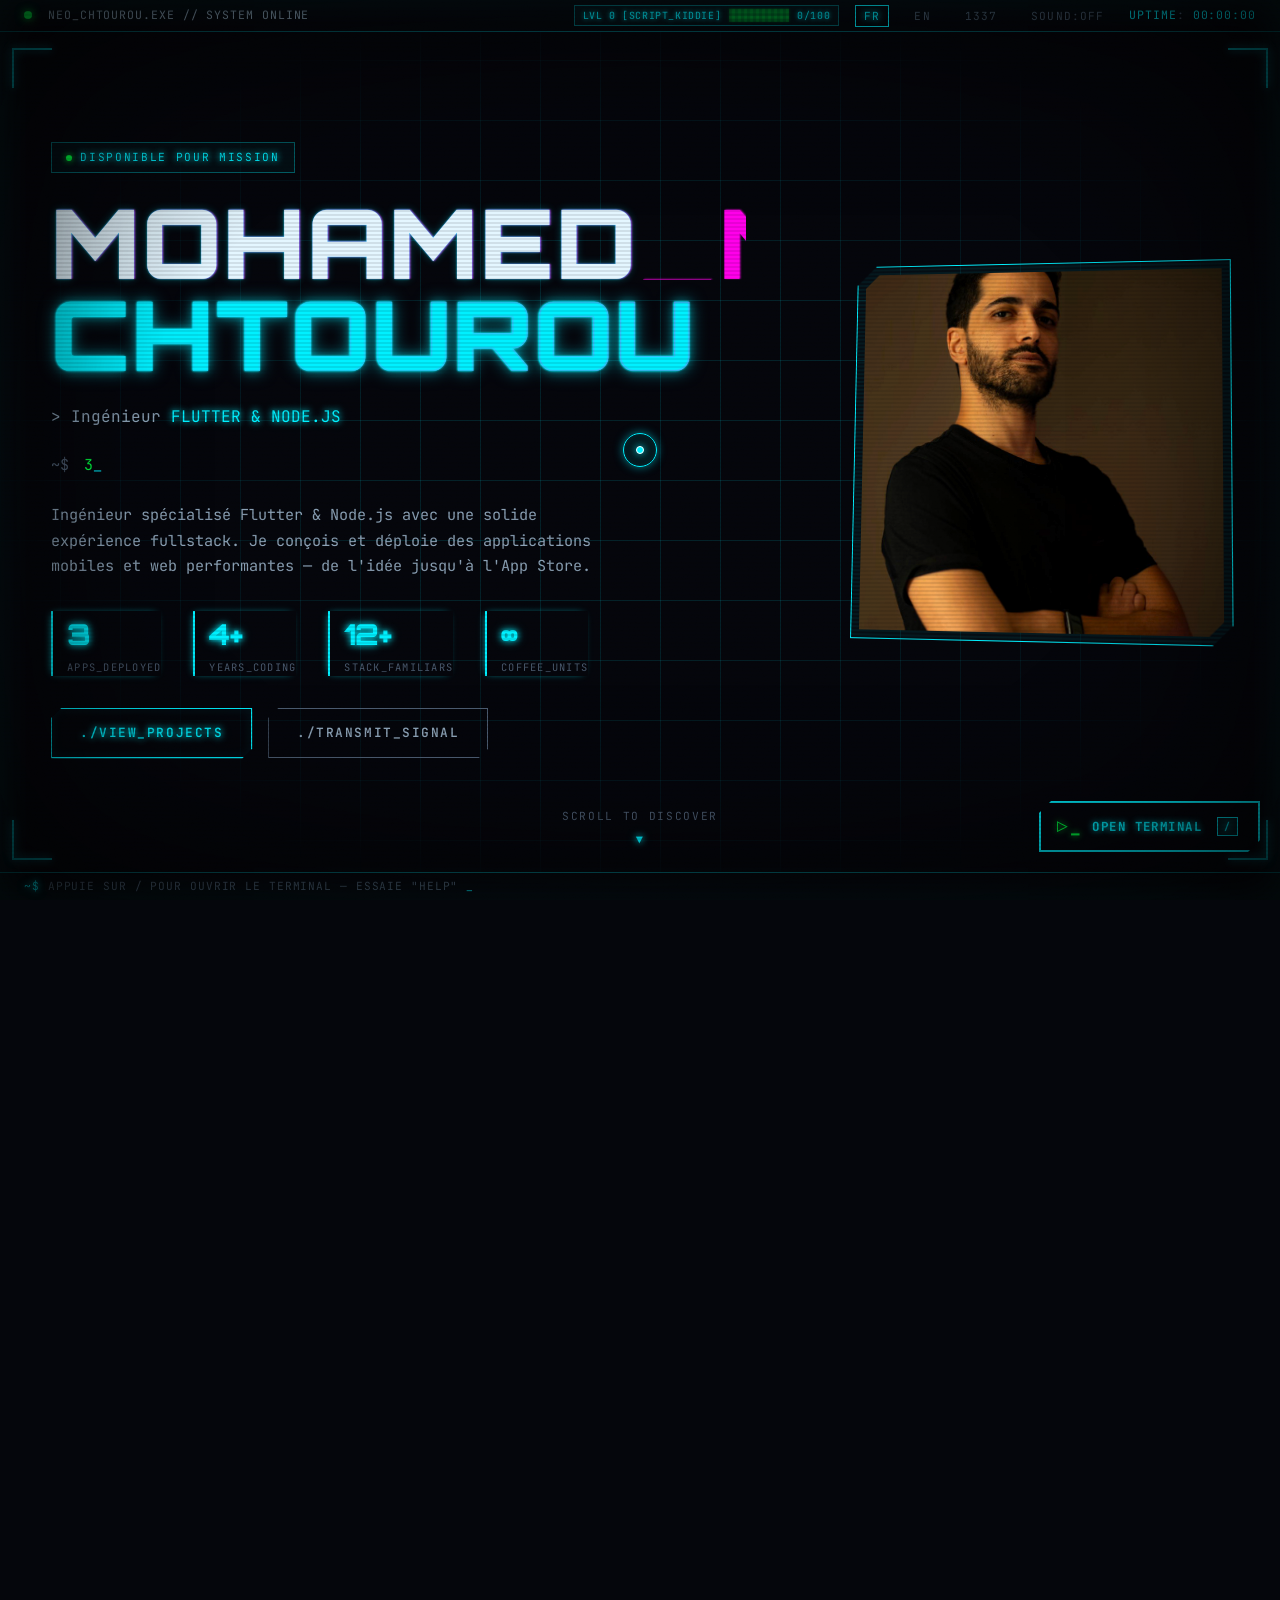
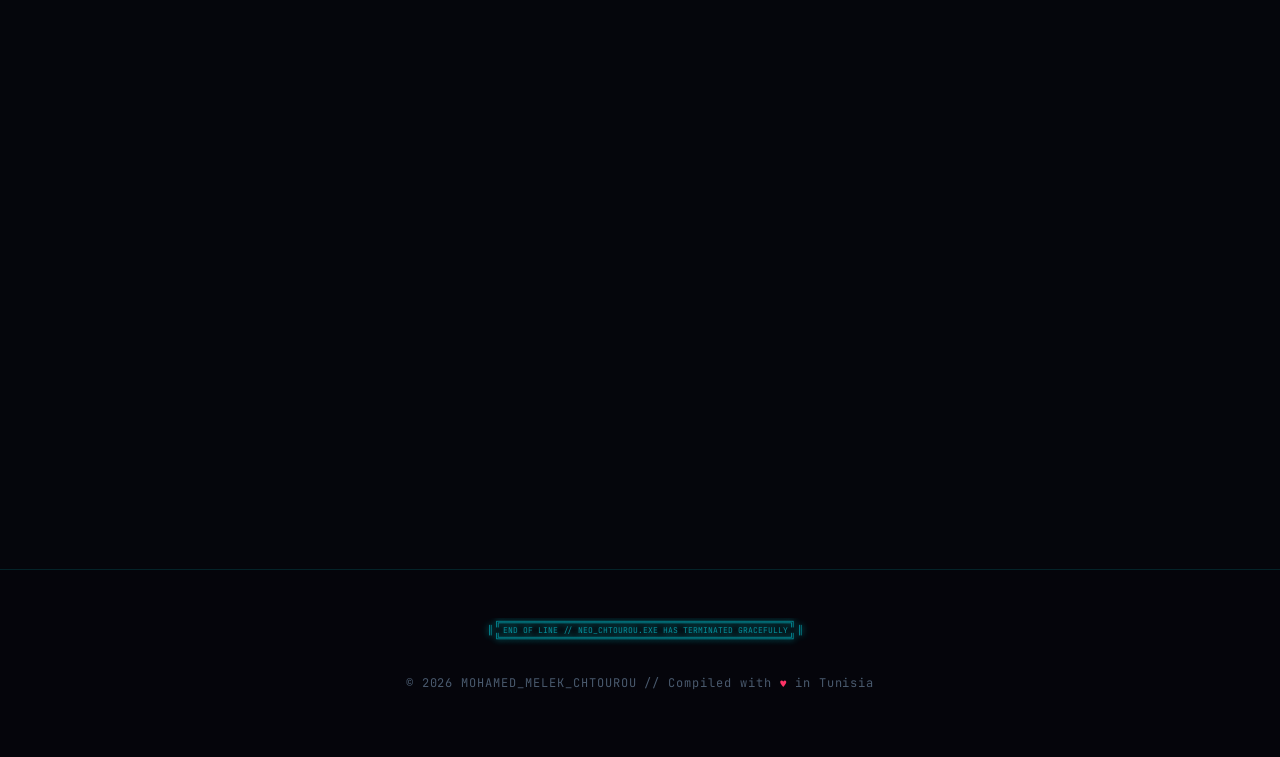
==== index.html @ 9da92a22 "chore: initial public release Cyberpunk-themed engineering portfolio with a hidden multi-step CTF, i" ====
<!DOCTYPE html>
<html lang="fr" data-theme="">
<head>
  <meta charset="UTF-8" />
  <meta name="viewport" content="width=device-width, initial-scale=1.0, viewport-fit=cover, interactive-widget=resizes-content" />
  <meta name="google-site-verification" content="1NaVBAib9wmWtcFraGKaPpc8PTY94yaMZ6rFvMctKy8" />

  <!-- ============ SEO / Primary meta ============ -->
  <title>Mohamed Melek Chtourou — Ingénieur Flutter & Node.js | Disponible</title>
  <meta name="description" content="Ingénieur fullstack Flutter, Node.js, React, Swift. 3 apps en production (App Store & Google Play). Disponible pour missions freelance et CDI. Tunisie, remote worldwide." />
  <meta name="keywords" content="Mohamed Melek Chtourou, développeur Flutter, ingénieur Node.js, développeur React, développeur Swift, mobile developer, fullstack developer, iOS, Android, disponible embauche, freelance Tunisie, CDI remote, portfolio développeur, ingénieur logiciel Tunisie, expert Flutter, expert Node.js" />
  <meta name="author" content="Mohamed Melek Chtourou" />
  <meta name="robots" content="index, follow, max-image-preview:large, max-snippet:-1, max-video-preview:-1" />
  <meta name="googlebot" content="index, follow" />
  <meta name="language" content="French" />
  <meta name="geo.region" content="TN" />
  <meta name="geo.placename" content="Tunisia" />
  <meta name="rating" content="general" />
  <meta name="revisit-after" content="7 days" />
  <meta name="theme-color" content="#05060c" />
  <meta name="color-scheme" content="dark" />
  <meta name="application-name" content="Mohamed Melek Chtourou Portfolio" />
  <meta name="apple-mobile-web-app-title" content="MMC Portfolio" />
  <meta name="format-detection" content="telephone=no" />

  <!-- Canonical + alternates -->
  <link rel="canonical" href="https://cyber-cv.mohamedmelekchtourou.com/" />
  <link rel="alternate" hreflang="fr" href="https://cyber-cv.mohamedmelekchtourou.com/" />
  <link rel="alternate" hreflang="en" href="https://cyber-cv.mohamedmelekchtourou.com/" />
  <link rel="alternate" hreflang="x-default" href="https://cyber-cv.mohamedmelekchtourou.com/" />

  <!-- ============ Open Graph ============ -->
  <meta property="og:type" content="website" />
  <meta property="og:site_name" content="Mohamed Melek Chtourou — Portfolio" />
  <meta property="og:title" content="Mohamed Melek Chtourou — Ingénieur Flutter & Node.js (Disponible)" />
  <meta property="og:description" content="Ingénieur fullstack Flutter, Node.js, React, Swift. 3 apps en production sur les stores. Disponible pour missions et CDI. Tunisie → worldwide remote." />
  <meta property="og:url" content="https://cyber-cv.mohamedmelekchtourou.com/" />
  <meta property="og:image" content="https://cyber-cv.mohamedmelekchtourou.com/assets/img/mmc2.jpg" />
  <meta property="og:image:secure_url" content="https://cyber-cv.mohamedmelekchtourou.com/assets/img/mmc2.jpg" />
  <meta property="og:image:width" content="1200" />
  <meta property="og:image:height" content="630" />
  <meta property="og:image:alt" content="Portrait de Mohamed Melek Chtourou, ingénieur Flutter & Node.js" />
  <meta property="og:image:type" content="image/jpeg" />
  <meta property="og:locale" content="fr_FR" />
  <meta property="og:locale:alternate" content="en_US" />
  <meta property="profile:first_name" content="Mohamed" />
  <meta property="profile:last_name" content="Chtourou" />
  <meta property="profile:username" content="mohamedmmc" />

  <!-- ============ Twitter ============ -->
  <meta name="twitter:card" content="summary_large_image" />
  <meta name="twitter:title" content="Mohamed Melek Chtourou — Ingénieur Flutter & Node.js (Disponible)" />
  <meta name="twitter:description" content="Ingénieur fullstack. 3 apps en production. Disponible pour missions freelance et CDI. Tunisie → worldwide." />
  <meta name="twitter:image" content="https://cyber-cv.mohamedmelekchtourou.com/assets/img/mmc2.jpg" />
  <meta name="twitter:image:alt" content="Mohamed Melek Chtourou — Flutter & Node.js engineer" />
  <meta name="twitter:url" content="https://cyber-cv.mohamedmelekchtourou.com/" />

  <!-- ============ Favicon / icons ============ -->
  <link rel="icon" href="assets/img/favicon.png" type="image/png" />
  <link rel="apple-touch-icon" href="assets/img/favicon.png" />
  <link rel="manifest" href="site.webmanifest" />

  <!-- ============ JSON-LD structured data ============ -->
  <script type="application/ld+json">
  {
    "@context": "https://schema.org",
    "@type": "Person",
    "@id": "https://cyber-cv.mohamedmelekchtourou.com/#person",
    "name": "Mohamed Melek Chtourou",
    "givenName": "Mohamed",
    "familyName": "Chtourou",
    "alternateName": ["MMC", "Melek Chtourou"],
    "description": "Ingénieur Flutter & Node.js avec expérience fullstack. 3 applications publiées en production. Disponible pour missions freelance et CDI.",
    "jobTitle": "Ingénieur Flutter & Node.js / Fullstack Developer",
    "url": "https://cyber-cv.mohamedmelekchtourou.com/",
    "image": "https://cyber-cv.mohamedmelekchtourou.com/assets/img/mmc2.jpg",
    "email": "mailto:contact@mohamedmelekchtourou.com",
    "telephone": "",
    "address": {
      "@type": "PostalAddress",
      "addressCountry": "TN",
      "addressRegion": "Tunisia"
    },
    "nationality": { "@type": "Country", "name": "Tunisia" },
    "sameAs": [
      "https://github.com/mohamedmmc",
      "https://www.linkedin.com/in/mohamed-melek-chtourou-a6a2561b2/",
      "https://www.facebook.com/tiktikatikadesuka",
      "https://www.instagram.com/mohamed_chtourou93/"
    ],
    "knowsAbout": [
      "Flutter", "Dart", "Node.js", "Express.js", "React", "Redux", "JavaScript", "TypeScript",
      "Swift", "SwiftUI", "UIKit", "Kotlin", "Java", "Spring Boot",
      "MySQL", "MongoDB", "Firebase", "Docker", "Git", "REST API", "GraphQL",
      "iOS Development", "Android Development", "Cross-platform Mobile",
      "Full Stack Web Development", "Backend Architecture", "DevOps"
    ],
    "hasOccupation": {
      "@type": "Occupation",
      "name": "Software Engineer — Flutter & Node.js",
      "occupationLocation": { "@type": "Country", "name": "Worldwide (remote)" },
      "skills": "Flutter, Node.js, React, Swift, Kotlin, MySQL, MongoDB, Firebase, Docker"
    },
    "seeks": {
      "@type": "Demand",
      "name": "Opportunités freelance et CDI en développement logiciel",
      "description": "Missions de développement Flutter, Node.js, React, ou fullstack. Disponible à distance ou sur place."
    },
    "alumniOf": {
      "@type": "CollegeOrUniversity",
      "name": "Esprit — École Supérieure Privée d'Ingénierie et de Technologies",
      "address": { "@type": "PostalAddress", "addressCountry": "TN" }
    },
    "worksFor": { "@type": "Organization", "name": "Independent / Freelance" }
  }
  </script>

  <script type="application/ld+json">
  {
    "@context": "https://schema.org",
    "@type": "WebSite",
    "@id": "https://cyber-cv.mohamedmelekchtourou.com/#website",
    "url": "https://cyber-cv.mohamedmelekchtourou.com/",
    "name": "Mohamed Melek Chtourou — Portfolio",
    "description": "Portfolio d'un ingénieur Flutter & Node.js. Disponible pour missions.",
    "inLanguage": ["fr-FR", "en-US"],
    "author": { "@id": "https://cyber-cv.mohamedmelekchtourou.com/#person" }
  }
  </script>

  <script type="application/ld+json">
  {
    "@context": "https://schema.org",
    "@type": "ProfessionalService",
    "name": "Mohamed Melek Chtourou — Services de développement logiciel",
    "description": "Développement d'applications mobiles (Flutter, iOS natif, Android), backends (Node.js, Express, Spring Boot), interfaces web (React). Disponible en freelance et CDI.",
    "provider": { "@id": "https://cyber-cv.mohamedmelekchtourou.com/#person" },
    "areaServed": { "@type": "Place", "name": "Worldwide" },
    "serviceType": [
      "Développement mobile Flutter",
      "Développement iOS Swift",
      "Développement Android Kotlin",
      "Développement backend Node.js",
      "Développement fullstack web React",
      "Intégration API et DevOps"
    ],
    "url": "https://cyber-cv.mohamedmelekchtourou.com/"
  }
  </script>

  <!-- Fonts -->
  <link rel="preconnect" href="https://fonts.googleapis.com" />
  <link rel="preconnect" href="https://fonts.gstatic.com" crossorigin />
  <link href="https://fonts.googleapis.com/css2?family=JetBrains+Mono:wght@400;500;700&family=Orbitron:wght@400;600;800;900&family=Share+Tech+Mono&display=swap" rel="stylesheet" />

  <!-- Google Analytics (gtag) — loads async -->
  <script src="js/analytics.js"></script>
  <script src="js/track.js"></script>

  <!-- Styles -->
  <link rel="stylesheet" href="css/main.css" />
  <link rel="stylesheet" href="css/cyberpunk.css" />
  <link rel="stylesheet" href="css/animations.css" />
  <link rel="stylesheet" href="css/games.css" />
</head>
<body>

  <!-- Boot Sequence Overlay -->
  <div id="boot-sequence">
    <div class="boot-output"></div>
  </div>

  <!-- Matrix Rain Canvas -->
  <canvas id="matrix-canvas" class="matrix-canvas"></canvas>

  <!-- CRT Scanlines Overlay -->
  <div class="scanlines"></div>
  <div class="crt-vignette"></div>
  <div class="noise"></div>
  <div class="vhs-bar"></div>

  <!-- HUD Brackets (corner frames) -->
  <div class="hud-brackets">
    <div class="bracket bracket-tl"></div>
    <div class="bracket bracket-tr"></div>
    <div class="bracket bracket-bl"></div>
    <div class="bracket bracket-br"></div>
  </div>

  <!-- Top Status Bar -->
  <header class="status-bar">
    <div class="status-left">
      <span class="status-dot"></span>
      <span data-i18n="status_online">NEO_CHTOUROU.EXE // SYSTEM ONLINE</span>
    </div>
    <div class="status-right">
      <button data-lang="fr">FR</button>
      <button data-lang="en">EN</button>
      <button data-lang="1337">1337</button>
      <button id="sound-toggle">SOUND:OFF</button>
      <span class="uptime"><span data-i18n="status_uptime">UPTIME</span>: <span id="uptime-counter">00:00:00</span></span>
    </div>
  </header>

  <!-- =========================================================
       HERO
  ========================================================= -->
  <main>
  <section id="hero">
    <div class="container">
      <div class="hero-wrap">
        <div class="hero-content">
          <div class="hero-badge" data-theme-cycle>
            <span data-i18n="hero_badge">DISPONIBLE POUR MISSION</span>
          </div>

          <h1 class="hero-name glitch" data-text="MOHAMED_MELEK CHTOUROU">
            <span data-i18n="hero_name_line1">MOHAMED</span>
            <span class="nickname" data-i18n="hero_name_line2">CHTOUROU</span>
          </h1>

          <p class="hero-role">
            <span data-i18n="hero_role_text">&gt; </span>
            <span class="kw" data-i18n="hero_role_kw">FLUTTER & NODE.JS ENGINEER</span>
          </p>

          <div class="hero-typing">
            <span class="prompt" data-i18n="hero_typing_prompt">~$</span>
            <span id="hero-typing-text"></span><span class="caret">_</span>
          </div>

          <p class="hero-desc" data-i18n="hero_desc">
            Ingénieur spécialisé Flutter & Node.js avec une solide expérience fullstack. Je conçois et déploie des applications mobiles et web performantes — de l'idée jusqu'à l'App Store.
          </p>

          <div class="hero-stats">
            <div class="hero-stat">
              <span class="hero-stat-num">3</span>
              <span class="hero-stat-label" data-i18n="hero_stat_apps">APPS_DEPLOYED</span>
            </div>
            <div class="hero-stat">
              <span class="hero-stat-num">4+</span>
              <span class="hero-stat-label" data-i18n="hero_stat_years">YEARS_CODING</span>
            </div>
            <div class="hero-stat">
              <span class="hero-stat-num">12+</span>
              <span class="hero-stat-label" data-i18n="hero_stat_stack">STACK_FAMILIARS</span>
            </div>
            <div class="hero-stat">
              <span class="hero-stat-num">∞</span>
              <span class="hero-stat-label" data-i18n="hero_stat_coffee">COFFEE_UNITS</span>
            </div>
          </div>

          <div class="hero-cta">
            <a href="#projects" class="btn-cyber">
              <span data-i18n="hero_cta_view">./view_projects</span>
            </a>
            <a href="#contact" class="btn-cyber btn-ghost">
              <span data-i18n="hero_cta_contact">./transmit_signal</span>
            </a>
          </div>
        </div>

        <div class="hero-image">
          <div class="profile-holo">
            <div class="profile-corners"></div>
            <img src="assets/img/mmc2.jpg" alt="Mohamed Melek Chtourou" />
          </div>
        </div>
      </div>
    </div>

    <div class="scroll-hint" data-i18n="hero_scroll">SCROLL TO DISCOVER</div>
  </section>

  <!-- =========================================================
       01 / ABOUT
  ========================================================= -->
  <section id="about">
    <div class="container">
      <div class="section-header reveal">
        <h2 class="section-title glitch" data-text="// 01_ABOUT" data-i18n="about_title">// 01_ABOUT</h2>
      </div>

      <div class="term-window reveal">
        <div class="term-head">
          <span class="term-dot red"></span>
          <span class="term-dot yellow"></span>
          <span class="term-dot green"></span>
          <span class="term-title">about.sh — root@chtourou</span>
        </div>
        <div class="term-body">
          <p><span class="prompt">~$</span><span class="cmd" data-i18n="about_prompt1">whoami</span></p>
          <p class="output"><span data-i18n="about_whoami">mohamed_melek_chtourou</span></p>

          <p><span class="prompt">~$</span><span class="cmd" data-i18n="about_prompt2">cat /etc/about.txt</span></p>
          <p class="output" data-i18n="about_text">Ingénieur spécialisé Flutter & Node.js avec une solide expérience fullstack web. J'ai conçu et publié 3 applications sur l'App Store et Google Play, dont The Landlord — une plateforme de gestion immobilière en production. Je cherche à rejoindre une équipe ambitieuse où je pourrai contribuer à des produits mobiles et web impactants.</p>

          <p><span class="prompt">~$</span><span class="cmd" data-i18n="about_prompt3">cat /etc/location.txt</span></p>
          <p class="output" data-i18n="about_location">Tunisie, Earth (for now)</p>

          <p><span class="prompt">~$</span><span class="cmd" data-i18n="about_prompt4">cat /etc/education.txt</span></p>
          <p class="output" data-i18n="about_education">Esprit — École d'Ingénieurs</p>

          <p class="comment" data-i18n="about_comment"># Toujours debug — never give up</p>
        </div>
      </div>
    </div>
  </section>

  <!-- =========================================================
       02 / SKILLS
  ========================================================= -->
  <section id="skills">
    <div class="container">
      <div class="section-header reveal">
        <h2 class="section-title glitch" data-text="// 02_SKILLS_MATRIX" data-i18n="skills_title">// 02_SKILLS_MATRIX</h2>
        <p class="section-subtitle" data-i18n="skills_subtitle" style="color:var(--text-muted);font-family:var(--font-mono);font-size:0.82rem;margin-top:8px;">&gt; Loaded modules in current neural net</p>
      </div>

      <div class="skills-grid">
        <div class="skill-card reveal">
          <div class="skill-icon">📱</div>
          <h3 data-i18n="skill_mobile">MOBILE</h3>
          <div class="skill-label" data-i18n="skill_mobile_label">Native & cross-platform</div>
          <div class="skill-bars">
            <div class="skill-bar">
              <div class="skill-bar-head"><span>Flutter / Dart</span><span class="val">95</span></div>
              <div class="skill-bar-track"><div class="skill-bar-fill" data-val="95"></div></div>
            </div>
            <div class="skill-bar">
              <div class="skill-bar-head"><span>Swift / SwiftUI</span><span class="val">85</span></div>
              <div class="skill-bar-track"><div class="skill-bar-fill" data-val="85"></div></div>
            </div>
            <div class="skill-bar">
              <div class="skill-bar-head"><span>Kotlin</span><span class="val">70</span></div>
              <div class="skill-bar-track"><div class="skill-bar-fill" data-val="70"></div></div>
            </div>
          </div>
        </div>

        <div class="skill-card reveal reveal-delay-1">
          <div class="skill-icon">⚡</div>
          <h3 data-i18n="skill_backend">BACKEND</h3>
          <div class="skill-label" data-i18n="skill_backend_label">Servers & APIs</div>
          <div class="skill-bars">
            <div class="skill-bar">
              <div class="skill-bar-head"><span>Node.js / Express</span><span class="val">92</span></div>
              <div class="skill-bar-track"><div class="skill-bar-fill" data-val="92"></div></div>
            </div>
            <div class="skill-bar">
              <div class="skill-bar-head"><span>Spring Boot</span><span class="val">75</span></div>
              <div class="skill-bar-track"><div class="skill-bar-fill" data-val="75"></div></div>
            </div>
            <div class="skill-bar">
              <div class="skill-bar-head"><span>Docker / VPS</span><span class="val">80</span></div>
              <div class="skill-bar-track"><div class="skill-bar-fill" data-val="80"></div></div>
            </div>
          </div>
        </div>

        <div class="skill-card reveal reveal-delay-2">
          <div class="skill-icon">&lt;/&gt;</div>
          <h3 data-i18n="skill_frontend">FRONTEND</h3>
          <div class="skill-label" data-i18n="skill_frontend_label">Web interfaces</div>
          <div class="skill-bars">
            <div class="skill-bar">
              <div class="skill-bar-head"><span>React / Redux</span><span class="val">85</span></div>
              <div class="skill-bar-track"><div class="skill-bar-fill" data-val="85"></div></div>
            </div>
            <div class="skill-bar">
              <div class="skill-bar-head"><span>JavaScript / TS</span><span class="val">88</span></div>
              <div class="skill-bar-track"><div class="skill-bar-fill" data-val="88"></div></div>
            </div>
            <div class="skill-bar">
              <div class="skill-bar-head"><span>HTML / CSS</span><span class="val">90</span></div>
              <div class="skill-bar-track"><div class="skill-bar-fill" data-val="90"></div></div>
            </div>
          </div>
        </div>

        <div class="skill-card reveal reveal-delay-3">
          <div class="skill-icon">🗄</div>
          <h3 data-i18n="skill_db">DATABASE</h3>
          <div class="skill-label" data-i18n="skill_db_label">Data persistence</div>
          <div class="skill-bars">
            <div class="skill-bar">
              <div class="skill-bar-head"><span>MySQL / Sequelize</span><span class="val">90</span></div>
              <div class="skill-bar-track"><div class="skill-bar-fill" data-val="90"></div></div>
            </div>
            <div class="skill-bar">
              <div class="skill-bar-head"><span>MongoDB</span><span class="val">80</span></div>
              <div class="skill-bar-track"><div class="skill-bar-fill" data-val="80"></div></div>
            </div>
            <div class="skill-bar">
              <div class="skill-bar-head"><span>Firebase</span><span class="val">85</span></div>
              <div class="skill-bar-track"><div class="skill-bar-fill" data-val="85"></div></div>
            </div>
          </div>
        </div>
      </div>
    </div>
  </section>

  <!-- =========================================================
       03 / PROJECTS
  ========================================================= -->
  <section id="projects">
    <div class="container">
      <div class="section-header reveal">
        <h2 class="section-title glitch" data-text="// 03_PROJECTS.DB" data-i18n="projects_title">// 03_PROJECTS.DB</h2>
        <p class="section-subtitle" data-i18n="projects_subtitle" style="color:var(--text-muted);font-family:var(--font-mono);font-size:0.82rem;margin-top:8px;">&gt; SELECT * FROM projects ORDER BY impact DESC;</p>
      </div>

      <div class="projects-grid">
        <!-- The Landlord -->
        <a href="projects/thelandlord.html" class="project-card reveal">
          <div class="project-img-wrap">
            <span class="project-badge" data-i18n="badge_production">PRODUCTION</span>
            <span class="project-id">#001</span>
            <img src="assets/img/portfolio/thelandlord/logotll.png" alt="The Landlord" loading="lazy" />
          </div>
          <div class="project-body">
            <h3 class="project-title">THE_LANDLORD</h3>
            <p class="project-subtitle" data-i18n="p_thelandlord_desc">Plateforme complète de gestion immobilière — multi-plateforme, déployée en production.</p>
            <div class="project-techs">
              <span class="tech-chip">Flutter</span>
              <span class="tech-chip">Node.js</span>
              <span class="tech-chip">MySQL</span>
              <span class="tech-chip">Docker</span>
            </div>
            <div class="project-action">
              <span>2024 – 2026</span>
              <span data-i18n="project_view">→ ACCÉDER</span>
            </div>
          </div>
        </a>

        <!-- Lost & Found -->
        <a href="projects/lost-found.html" class="project-card reveal reveal-delay-1">
          <div class="project-img-wrap">
            <span class="project-badge" data-i18n="badge_production">PRODUCTION</span>
            <span class="project-id">#002</span>
            <img src="assets/img/portfolio/lost&found/lost&found3.png" alt="Lost & Found" loading="lazy" />
          </div>
          <div class="project-body">
            <h3 class="project-title">LOST_&amp;_FOUND</h3>
            <p class="project-subtitle" data-i18n="p_lostfound_desc">App multi-plateforme pour retrouver les objets perdus. iOS, Android, Huawei.</p>
            <div class="project-techs">
              <span class="tech-chip">Swift 4</span>
              <span class="tech-chip">Kotlin</span>
              <span class="tech-chip">Node.js</span>
              <span class="tech-chip">MongoDB</span>
            </div>
            <div class="project-action">
              <span>2022</span>
              <span data-i18n="project_view">→ ACCÉDER</span>
            </div>
          </div>
        </a>

        <!-- TESA -->
        <a href="projects/tesa.html" class="project-card reveal reveal-delay-2">
          <div class="project-img-wrap">
            <span class="project-badge personal" data-i18n="badge_personal">PERSONAL</span>
            <span class="project-id">#003</span>
            <img src="assets/img/portfolio/Tesa/TesaLogo.png" alt="Tesa" loading="lazy" />
          </div>
          <div class="project-body">
            <h3 class="project-title">TESA</h3>
            <p class="project-subtitle" data-i18n="p_tesa_desc">Écosystème esport centralisé — brackets Challonge, classements temps réel.</p>
            <div class="project-techs">
              <span class="tech-chip">Flutter</span>
              <span class="tech-chip">Node.js</span>
              <span class="tech-chip">MySQL</span>
              <span class="tech-chip">Challonge</span>
            </div>
            <div class="project-action">
              <span>2023</span>
              <span data-i18n="project_view">→ ACCÉDER</span>
            </div>
          </div>
        </a>

        <!-- Randev -->
        <a href="projects/randev.html" class="project-card reveal reveal-delay-3">
          <div class="project-img-wrap">
            <span class="project-badge academic" data-i18n="badge_academic">ACADEMIC</span>
            <span class="project-id">#004</span>
            <img src="assets/img/portfolio/randev/randev.png" alt="Randev" loading="lazy" />
          </div>
          <div class="project-body">
            <h3 class="project-title">RANDEV</h3>
            <p class="project-subtitle" data-i18n="p_randev_desc">Gestion de rendez-vous B2B avec deux rôles — clients et commerçants.</p>
            <div class="project-techs">
              <span class="tech-chip">Flutter</span>
              <span class="tech-chip">Spring Boot</span>
            </div>
            <div class="project-action">
              <span>2022</span>
              <span data-i18n="project_view">→ ACCÉDER</span>
            </div>
          </div>
        </a>

        <!-- Artisan d'Art -->
        <a href="projects/artisan-dart.html" class="project-card reveal reveal-delay-4">
          <div class="project-img-wrap">
            <span class="project-badge academic" data-i18n="badge_academic">ACADEMIC</span>
            <span class="project-id">#005</span>
            <img src="assets/img/portfolio/artisanDart/logoName2.webp" alt="Artisan d'Art" loading="lazy" />
          </div>
          <div class="project-body">
            <h3 class="project-title">ARTISAN_D'ART</h3>
            <p class="project-subtitle" data-i18n="p_artisandart_desc">Marketplace full-stack connectant artisans et consommateurs — 60+ endpoints.</p>
            <div class="project-techs">
              <span class="tech-chip">SwiftUI</span>
              <span class="tech-chip">React</span>
              <span class="tech-chip">Node.js</span>
              <span class="tech-chip">MySQL</span>
              <span class="tech-chip">Firebase</span>
            </div>
            <div class="project-action">
              <span>2023 – 2024</span>
              <span data-i18n="project_view">→ ACCÉDER</span>
            </div>
          </div>
        </a>

        <!-- Esprit App -->
        <a href="projects/esprit-app.html" class="project-card reveal reveal-delay-5">
          <div class="project-img-wrap">
            <span class="project-badge academic" data-i18n="badge_academic">ACADEMIC</span>
            <span class="project-id">#006</span>
            <img src="assets/img/portfolio/esprit/esprit.png" alt="Esprit App" loading="lazy" />
          </div>
          <div class="project-body">
            <h3 class="project-title">ESPRIT_APP</h3>
            <p class="project-subtitle" data-i18n="p_esprit_desc">App campus iOS native — actualités, enseignants, carte MapKit.</p>
            <div class="project-techs">
              <span class="tech-chip">Swift 5</span>
              <span class="tech-chip">UIKit</span>
              <span class="tech-chip">MapKit</span>
            </div>
            <div class="project-action">
              <span>2022</span>
              <span data-i18n="project_view">→ ACCÉDER</span>
            </div>
          </div>
        </a>
      </div>
    </div>
  </section>

  <!-- =========================================================
       05 / CYBERSPACE (Tron grid section)
  ========================================================= -->
  <section id="cyberspace">
    <div class="container">
      <div class="section-header reveal">
        <h2 class="section-title glitch" data-text="// 05_CYBERSPACE">// 05_CYBERSPACE</h2>
        <p class="section-subtitle" style="color:var(--text-muted);font-family:var(--font-mono);font-size:0.82rem;margin-top:8px;">&gt; The grid. Where dreams compile at the speed of thought.</p>
      </div>

      <div class="cyberspace-viewport reveal">
        <canvas id="tron-canvas"></canvas>
        <div class="cyberspace-overlay">
          <div class="cs-line">&gt; SYNTHWAVE_GRID.exe — loaded</div>
          <div class="cs-line cs-line-desktop">&gt; Drive into the horizon. Move your cursor.</div>
          <div class="cs-line cs-line-mobile">&gt; Tilt your phone. Or swipe to look around.</div>
          <button type="button" id="tron-motion-enable" class="cs-motion-btn" aria-label="enable motion">
            ▶ ENABLE_MOTION
          </button>
          <div class="cs-brackets">
            <span class="cs-b cs-b-tl"></span>
            <span class="cs-b cs-b-tr"></span>
            <span class="cs-b cs-b-bl"></span>
            <span class="cs-b cs-b-br"></span>
          </div>
        </div>
      </div>
    </div>
  </section>

  <!-- =========================================================
       04 / CONTACT
  ========================================================= -->
  <section id="contact">
    <div class="container">
      <div class="section-header reveal">
        <h2 class="section-title glitch" data-text="// 04_TRANSMIT_SIGNAL" data-i18n="contact_title">// 04_TRANSMIT_SIGNAL</h2>
      </div>

      <div class="contact-wrap reveal">
        <div class="contact-card">
          <p class="contact-title">
            <span class="prompt">~$</span>
            <span data-i18n="contact_prompt">./transmit --target=</span>
          </p>
          <a href="mailto:contact@mohamedmelekchtourou.com" class="email-link">contact@mohamedmelekchtourou.com</a>
          <p style="color:var(--text-muted);font-family:var(--font-mono);font-size:0.78rem;margin-top:8px;" data-i18n="contact_hint">// Réponse garantie en moins de 24h</p>

          <div class="socials">
            <a href="https://github.com/mohamedmmc" target="_blank" rel="noopener">[GITHUB]</a>
            <a href="https://www.linkedin.com/in/mohamed-melek-chtourou-a6a2561b2/" target="_blank" rel="noopener">[LINKEDIN]</a>
            <a href="https://www.facebook.com/tiktikatikadesuka" target="_blank" rel="noopener">[FACEBOOK]</a>
            <a href="https://www.instagram.com/mohamed_chtourou93/" target="_blank" rel="noopener">[INSTAGRAM]</a>
          </div>
        </div>
      </div>
    </div>
  </section>
  </main>

  <!-- =========================================================
       FOOTER
  ========================================================= -->
  <footer>
    <div class="container">
      <pre class="ascii-footer">
  ╔══════════════════════════════════════════════════════════╗
  ║  END OF LINE // NEO_CHTOUROU.EXE HAS TERMINATED GRACEFULLY  ║
  ╚══════════════════════════════════════════════════════════╝
      </pre>
      <p class="footer-text">
        &copy; <span id="year"></span> MOHAMED_MELEK_CHTOUROU //
        <span data-i18n="footer_text">Compiled with</span>
        <span class="heart">♥</span>
        <span data-i18n="footer_in">in Tunisia</span>
      </p>
    </div>
  </footer>

  <!-- Bottom Status Bar -->
  <div class="bottom-bar">
    <span class="prompt">~$</span>
    <span data-i18n="bottom_hint">Appuie sur / pour ouvrir le terminal — essaie "help"</span>
    <span class="blink">_</span>
  </div>

  <!-- Terminal Modal -->
  <div id="term-modal" class="term-modal">
    <div class="term-modal-inner">
      <div class="term-modal-head">
        <div class="dots">
          <span class="dot r"></span>
          <span class="dot y"></span>
          <span class="dot g"></span>
        </div>
        <span class="t-title">root@chtourou.sh — interactive shell</span>
        <button class="t-close">✕</button>
      </div>
      <div class="term-modal-body"></div>
      <div class="term-input-wrap">
        <span class="p">root@chtourou:~$</span>
        <input type="text" id="term-input" autocomplete="off" spellcheck="false" />
        <span class="caret">_</span>
      </div>
    </div>
  </div>

  <!-- Scripts -->
  <script>document.getElementById("year").textContent = new Date().getFullYear();</script>
  <script src="js/cursor.js"></script>
  <script src="js/i18n.js"></script>
  <script src="js/sound.js"></script>
  <script src="js/matrix-rain.js"></script>
  <script src="js/fx.js"></script>
  <script src="js/mode.js"></script>
  <script src="js/glitch.js"></script>
  <script src="js/boot.js"></script>
  <script src="js/vfs.js"></script>
  <script src="js/chip.js"></script>
  <script src="js/ctf.js"></script>
  <script src="js/xp.js"></script>
  <script src="js/games.js"></script>
  <script src="js/voight-kampff.js"></script>
  <script src="js/ai-chat.js"></script>
  <script src="js/terminal.js"></script>
  <script src="js/easter-eggs.js"></script>
  <script src="js/main.js"></script>
</body>
</html>
---- css/main.css ----
/* =========================================================
   MAIN.CSS — Base, reset, layout, typography
   NEO_CHTOUROU.EXE // Portfolio v2.0
   ========================================================= */

:root {
  /* Neon palette — default "cyan" theme */
  --neon-primary: #00f0ff;
  --neon-secondary: #ff00ea;
  --neon-accent: #00ff41;
  --neon-danger: #ff3366;
  --neon-warn: #ffcc00;

  /* Backgrounds */
  --bg-0: #05060c;
  --bg-1: #0a0b18;
  --bg-2: #10121f;
  --bg-3: #171a2e;

  /* Text */
  --text-primary: #e4f6ff;
  --text-secondary: #8aa0b4;
  --text-muted: #4a5a6e;
  --text-dim: #2a3244;

  /* Grid / borders */
  --border-grid: rgba(0, 240, 255, 0.12);
  --border-glow: rgba(0, 240, 255, 0.35);

  /* Fonts */
  --font-display: 'Orbitron', 'Share Tech Mono', monospace;
  --font-mono: 'JetBrains Mono', 'Share Tech Mono', 'Courier New', monospace;
  --font-body: 'JetBrains Mono', 'Share Tech Mono', monospace;

  /* Spacing */
  --s1: 0.5rem;
  --s2: 1rem;
  --s3: 1.5rem;
  --s4: 2rem;
  --s5: 3rem;
  --s6: 4rem;
  --s7: 6rem;

  /* Glow shadows */
  --glow-sm: 0 0 6px var(--neon-primary), 0 0 12px rgba(0, 240, 255, 0.4);
  --glow-md: 0 0 10px var(--neon-primary), 0 0 24px rgba(0, 240, 255, 0.5), 0 0 40px rgba(0, 240, 255, 0.25);
  --glow-lg: 0 0 14px var(--neon-primary), 0 0 32px rgba(0, 240, 255, 0.55), 0 0 64px rgba(0, 240, 255, 0.3);
  --glow-magenta: 0 0 10px var(--neon-secondary), 0 0 24px rgba(255, 0, 234, 0.5);
}

/* ---------- Mohamed personal theme (persistent toggle) ----------
   Triggered by typing "mohamed" on the page. Swaps neon palette
   toward warm orange/amber. Persists via localStorage.
*/
html.mohamed-theme {
  --neon-primary: #ff8800;
  --neon-secondary: #ff3366;
  --neon-accent: #ffcc00;
  --border-grid: rgba(255, 136, 0, 0.14);
  --border-glow: rgba(255, 136, 0, 0.4);
  --glow-sm: 0 0 6px #ff8800, 0 0 12px rgba(255, 136, 0, 0.45);
  --glow-md: 0 0 10px #ff8800, 0 0 24px rgba(255, 136, 0, 0.55), 0 0 40px rgba(255, 136, 0, 0.28);
  --glow-lg: 0 0 14px #ff8800, 0 0 32px rgba(255, 136, 0, 0.6), 0 0 64px rgba(255, 136, 0, 0.3);
  --glow-magenta: 0 0 10px #ff3366, 0 0 24px rgba(255, 51, 102, 0.5);
}

/* ---------- Theme variants ---------- */
[data-theme="magenta"] {
  --neon-primary: #ff00ea;
  --neon-secondary: #00f0ff;
  --border-grid: rgba(255, 0, 234, 0.12);
  --border-glow: rgba(255, 0, 234, 0.35);
  --glow-sm: 0 0 6px #ff00ea, 0 0 12px rgba(255, 0, 234, 0.4);
  --glow-md: 0 0 10px #ff00ea, 0 0 24px rgba(255, 0, 234, 0.5), 0 0 40px rgba(255, 0, 234, 0.25);
  --glow-lg: 0 0 14px #ff00ea, 0 0 32px rgba(255, 0, 234, 0.55), 0 0 64px rgba(255, 0, 234, 0.3);
}
[data-theme="matrix"] {
  --neon-primary: #00ff41;
  --neon-secondary: #ffcc00;
  --border-grid: rgba(0, 255, 65, 0.12);
  --border-glow: rgba(0, 255, 65, 0.35);
  --glow-sm: 0 0 6px #00ff41, 0 0 12px rgba(0, 255, 65, 0.4);
  --glow-md: 0 0 10px #00ff41, 0 0 24px rgba(0, 255, 65, 0.5), 0 0 40px rgba(0, 255, 65, 0.25);
  --glow-lg: 0 0 14px #00ff41, 0 0 32px rgba(0, 255, 65, 0.55), 0 0 64px rgba(0, 255, 65, 0.3);
}
[data-theme="danger"] {
  --neon-primary: #ff3366;
  --neon-secondary: #ffcc00;
  --border-grid: rgba(255, 51, 102, 0.12);
  --border-glow: rgba(255, 51, 102, 0.35);
  --glow-sm: 0 0 6px #ff3366, 0 0 12px rgba(255, 51, 102, 0.4);
  --glow-md: 0 0 10px #ff3366, 0 0 24px rgba(255, 51, 102, 0.5), 0 0 40px rgba(255, 51, 102, 0.25);
  --glow-lg: 0 0 14px #ff3366, 0 0 32px rgba(255, 51, 102, 0.55), 0 0 64px rgba(255, 51, 102, 0.3);
}

/* ---------- Reset ---------- */
* { box-sizing: border-box; margin: 0; padding: 0; }
*::before, *::after { box-sizing: border-box; }

html { scroll-behavior: smooth; font-size: 16px; }
body {
  font-family: var(--font-body);
  background: var(--bg-0);
  color: var(--text-primary);
  line-height: 1.6;
  overflow-x: hidden;
  min-height: 100vh;
  cursor: none;
  -webkit-font-smoothing: antialiased;
}

img, svg { max-width: 100%; display: block; }
a { color: var(--neon-primary); text-decoration: none; }
button { font-family: inherit; cursor: none; }
input, textarea { font-family: inherit; cursor: none; }

/* Grid background (subtle) */
body::before {
  content: "";
  position: fixed;
  inset: 0;
  background-image:
    linear-gradient(var(--border-grid) 1px, transparent 1px),
    linear-gradient(90deg, var(--border-grid) 1px, transparent 1px);
  background-size: 60px 60px;
  pointer-events: none;
  z-index: 0;
  mask-image: radial-gradient(ellipse at center, #000 30%, transparent 75%);
  -webkit-mask-image: radial-gradient(ellipse at center, #000 30%, transparent 75%);
}

/* ---------- Typography ---------- */
h1, h2, h3, h4, h5, h6 {
  font-family: var(--font-display);
  font-weight: 700;
  letter-spacing: 0.06em;
  color: var(--text-primary);
  text-transform: uppercase;
  line-height: 1.1;
}

h1 { font-size: clamp(2.5rem, 7vw, 6rem); }
h2 { font-size: clamp(1.8rem, 4vw, 3rem); }
h3 { font-size: clamp(1.2rem, 2vw, 1.6rem); }
p  { font-size: 0.95rem; color: var(--text-secondary); }

pre, code, .mono { font-family: var(--font-mono); }

::selection {
  background: var(--neon-primary);
  color: var(--bg-0);
  text-shadow: none;
}

/* ---------- Layout ---------- */
.container {
  width: min(1200px, 92%);
  margin: 0 auto;
}

main { position: relative; z-index: 2; }

section {
  padding: var(--s7) 0;
  position: relative;
  z-index: 2;
}

.section-title {
  font-family: var(--font-display);
  color: var(--neon-primary);
  margin-bottom: var(--s5);
  text-shadow: var(--glow-sm);
  font-size: clamp(1.6rem, 3vw, 2.4rem);
  letter-spacing: 0.1em;
  display: inline-block;
  position: relative;
}

.section-title::before {
  content: "";
  position: absolute;
  left: -24px;
  top: 50%;
  width: 16px;
  height: 2px;
  background: var(--neon-primary);
  box-shadow: var(--glow-sm);
  transform: translateY(-50%);
}

.section-header {
  margin-bottom: var(--s5);
}

/* ---------- Status bar (top) ---------- */
.status-bar {
  position: fixed;
  top: 0;
  left: 0;
  right: 0;
  height: 36px;
  background: rgba(5, 6, 12, 0.92);
  backdrop-filter: blur(10px);
  -webkit-backdrop-filter: blur(10px);
  border-bottom: 1px solid var(--border-glow);
  display: flex;
  align-items: center;
  justify-content: space-between;
  padding: 0 var(--s3);
  z-index: 100;
  font-family: var(--font-mono);
  font-size: 0.72rem;
  text-transform: uppercase;
  letter-spacing: 0.08em;
  color: var(--text-secondary);
}

.status-left, .status-right {
  display: flex;
  align-items: center;
  gap: var(--s2);
}

.status-dot {
  width: 8px;
  height: 8px;
  border-radius: 50%;
  background: var(--neon-accent);
  box-shadow: 0 0 8px var(--neon-accent);
  animation: pulse 2s ease-in-out infinite;
}

.status-bar button {
  background: transparent;
  border: 1px solid transparent;
  color: var(--text-muted);
  padding: 3px 8px;
  font-size: 0.7rem;
  letter-spacing: 0.1em;
  transition: all 0.15s;
  font-family: var(--font-mono);
}
.status-bar button:hover {
  color: var(--neon-primary);
  border-color: var(--border-glow);
  text-shadow: var(--glow-sm);
}
.status-bar button.active {
  color: var(--neon-primary);
  border-color: var(--neon-primary);
  text-shadow: var(--glow-sm);
}

.uptime { color: var(--text-muted); }
.uptime span { color: var(--neon-primary); }

/* ---------- HUD brackets (4 corners) ---------- */
.hud-brackets {
  position: fixed;
  inset: 48px 12px 40px 12px;
  pointer-events: none;
  z-index: 50;
}
.bracket {
  position: absolute;
  width: 40px;
  height: 40px;
  border: 2px solid var(--neon-primary);
  filter: drop-shadow(0 0 4px var(--neon-primary));
  opacity: 0.55;
}
.bracket-tl { top: 0; left: 0; border-right: none; border-bottom: none; }
.bracket-tr { top: 0; right: 0; border-left: none; border-bottom: none; }
.bracket-bl { bottom: 0; left: 0; border-right: none; border-top: none; }
.bracket-br { bottom: 0; right: 0; border-left: none; border-top: none; }

/* ---------- Bottom prompt bar ---------- */
.bottom-bar {
  position: fixed;
  bottom: 0;
  left: 0;
  right: 0;
  height: 32px;
  background: rgba(5, 6, 12, 0.94);
  backdrop-filter: blur(8px);
  border-top: 1px solid var(--border-glow);
  display: flex;
  align-items: center;
  gap: 8px;
  padding: 0 var(--s3);
  z-index: 100;
  font-family: var(--font-mono);
  font-size: 0.7rem;
  color: var(--text-muted);
  letter-spacing: 0.08em;
  text-transform: uppercase;
}
.bottom-bar .prompt { color: var(--neon-primary); text-shadow: var(--glow-sm); }
.bottom-bar .blink { color: var(--neon-primary); animation: blink 1s step-end infinite; }

/* ---------- Hero ---------- */
#hero {
  min-height: 100vh;
  display: flex;
  align-items: center;
  justify-content: center;
  padding-top: 60px;
  padding-bottom: 60px;
}

.hero-wrap {
  display: grid;
  grid-template-columns: minmax(0, 1.6fr) minmax(280px, 1fr);
  gap: var(--s5);
  align-items: center;
  width: 100%;
}
.hero-content { min-width: 0; }

.hero-badge {
  display: inline-flex;
  align-items: center;
  gap: 8px;
  padding: 6px 14px;
  border: 1px solid var(--border-glow);
  background: rgba(0, 240, 255, 0.04);
  font-family: var(--font-mono);
  font-size: 0.7rem;
  color: var(--neon-primary);
  letter-spacing: 0.15em;
  text-transform: uppercase;
  text-shadow: var(--glow-sm);
  margin-bottom: var(--s3);
}
.hero-badge::before {
  content: "";
  width: 6px; height: 6px;
  background: var(--neon-accent);
  border-radius: 50%;
  box-shadow: 0 0 6px var(--neon-accent);
  animation: pulse 2s ease-in-out infinite;
}

.hero-name {
  font-family: var(--font-display);
  font-weight: 900;
  font-size: clamp(2.6rem, 8vw, 6rem);
  line-height: 0.95;
  letter-spacing: 0.02em;
  margin-bottom: var(--s3);
  color: var(--text-primary);
}
.hero-name .nickname {
  display: block;
  background: linear-gradient(90deg, var(--neon-primary), var(--neon-secondary));
  -webkit-background-clip: text;
  background-clip: text;
  color: transparent;
  filter: drop-shadow(0 0 8px rgba(0, 240, 255, 0.5));
}

.hero-role {
  font-family: var(--font-mono);
  font-size: 1rem;
  color: var(--text-secondary);
  margin-bottom: var(--s3);
}
.hero-role .kw { color: var(--neon-primary); text-shadow: var(--glow-sm); }

.hero-typing {
  font-family: var(--font-mono);
  font-size: 0.95rem;
  min-height: 1.6em;
  color: var(--neon-accent);
  margin-bottom: var(--s3);
}
.hero-typing .prompt { color: var(--text-muted); margin-right: 6px; }
.hero-typing .caret { color: var(--neon-primary); animation: blink 1s step-end infinite; }

.hero-desc {
  max-width: 560px;
  margin-bottom: var(--s4);
  color: var(--text-secondary);
  font-size: 0.95rem;
  line-height: 1.7;
}

.hero-stats {
  display: flex;
  gap: var(--s4);
  margin-bottom: var(--s4);
  flex-wrap: wrap;
}
.hero-stat {
  display: flex;
  flex-direction: column;
  gap: 2px;
  padding-left: 14px;
  border-left: 2px solid var(--neon-primary);
  box-shadow: -2px 0 8px -4px var(--neon-primary);
}
.hero-stat-num {
  font-family: var(--font-display);
  font-size: 1.8rem;
  color: var(--neon-primary);
  text-shadow: var(--glow-sm);
  font-weight: 800;
}
.hero-stat-label {
  font-family: var(--font-mono);
  font-size: 0.65rem;
  letter-spacing: 0.12em;
  text-transform: uppercase;
  color: var(--text-muted);
}

.hero-cta {
  display: flex;
  gap: var(--s2);
  flex-wrap: wrap;
}

/* ---------- Buttons (cyber) ---------- */
.btn-cyber {
  position: relative;
  display: inline-flex;
  align-items: center;
  gap: 10px;
  padding: 14px 28px;
  background: transparent;
  border: 1px solid var(--neon-primary);
  color: var(--neon-primary);
  font-family: var(--font-mono);
  font-size: 0.8rem;
  font-weight: 600;
  letter-spacing: 0.12em;
  text-transform: uppercase;
  text-shadow: var(--glow-sm);
  box-shadow: var(--glow-sm), inset 0 0 12px rgba(0, 240, 255, 0.08);
  transition: all 0.2s ease;
  clip-path: polygon(10px 0, 100% 0, 100% calc(100% - 10px), calc(100% - 10px) 100%, 0 100%, 0 10px);
  overflow: hidden;
}
.btn-cyber::before {
  content: "";
  position: absolute;
  inset: 0;
  background: linear-gradient(90deg, transparent, rgba(0, 240, 255, 0.15), transparent);
  transform: translateX(-100%);
  transition: transform 0.5s;
}
.btn-cyber:hover {
  background: rgba(0, 240, 255, 0.08);
  box-shadow: var(--glow-md), inset 0 0 18px rgba(0, 240, 255, 0.15);
  transform: translateY(-1px);
}
.btn-cyber:hover::before { transform: translateX(100%); }
.btn-cyber:active { transform: translateY(0); }

.btn-cyber.btn-ghost {
  border-color: var(--text-muted);
  color: var(--text-secondary);
  box-shadow: none;
  text-shadow: none;
}
.btn-cyber.btn-ghost:hover {
  border-color: var(--neon-secondary);
  color: var(--neon-secondary);
  box-shadow: var(--glow-magenta);
  text-shadow: 0 0 6px var(--neon-secondary);
}

.btn-cyber.btn-magenta {
  border-color: var(--neon-secondary);
  color: var(--neon-secondary);
  text-shadow: 0 0 6px var(--neon-secondary);
  box-shadow: var(--glow-magenta), inset 0 0 12px rgba(255, 0, 234, 0.08);
}
.btn-cyber.btn-magenta::before {
  background: linear-gradient(90deg, transparent, rgba(255, 0, 234, 0.2), transparent);
}

/* ---------- Profile image holographic ---------- */
.hero-image {
  display: flex;
  justify-content: center;
  align-items: center;
}
.profile-holo {
  position: relative;
  aspect-ratio: 1;
  width: 100%;
  max-width: 380px;
  margin-left: auto;
  border: 1px solid var(--neon-primary);
  padding: 8px;
  background: rgba(0, 240, 255, 0.03);
  box-shadow: var(--glow-md);
  transform: perspective(900px) rotateY(-6deg) rotateX(4deg);
  transition: transform 0.4s ease;
  clip-path: polygon(20px 0, 100% 0, 100% calc(100% - 20px), calc(100% - 20px) 100%, 0 100%, 0 20px);
}
.profile-holo:hover { transform: perspective(900px) rotateY(0) rotateX(0); }

.profile-holo img {
  width: 100%;
  height: 100%;
  object-fit: cover;
  filter: contrast(1.05) saturate(1.1);
  clip-path: polygon(14px 0, 100% 0, 100% calc(100% - 14px), calc(100% - 14px) 100%, 0 100%, 0 14px);
}

.profile-holo::before {
  content: "";
  position: absolute;
  inset: 0;
  background:
    linear-gradient(180deg, transparent 50%, rgba(0, 240, 255, 0.08) 50%);
  background-size: 100% 4px;
  pointer-events: none;
  mix-blend-mode: overlay;
  opacity: 0.6;
}
.profile-holo::after {
  content: "ID: MMC_001 // CLASSIFIED";
  position: absolute;
  bottom: -22px;
  left: 0;
  right: 0;
  text-align: center;
  font-family: var(--font-mono);
  font-size: 0.65rem;
  color: var(--neon-primary);
  letter-spacing: 0.15em;
  text-shadow: var(--glow-sm);
}

.profile-corners {
  position: absolute;
  inset: 0;
  pointer-events: none;
}
.profile-corners::before,
.profile-corners::after {
  content: "";
  position: absolute;
  width: 16px;
  height: 16px;
  border: 2px solid var(--neon-secondary);
  filter: drop-shadow(0 0 3px var(--neon-secondary));
}
.profile-corners::before {
  top: -6px; left: -6px;
  border-right: none; border-bottom: none;
}
.profile-corners::after {
  bottom: -6px; right: -6px;
  border-left: none; border-top: none;
}

/* ---------- Scroll indicator ---------- */
.scroll-hint {
  position: absolute;
  bottom: 50px;
  left: 50%;
  transform: translateX(-50%);
  font-family: var(--font-mono);
  font-size: 0.7rem;
  color: var(--text-muted);
  letter-spacing: 0.15em;
  text-transform: uppercase;
  text-align: center;
  animation: bob 2.5s ease-in-out infinite;
}
.scroll-hint::after {
  content: "▼";
  display: block;
  margin-top: 6px;
  color: var(--neon-primary);
  text-shadow: var(--glow-sm);
}

/* ---------- About terminal ---------- */
.term-window {
  background: rgba(5, 6, 12, 0.85);
  border: 1px solid var(--border-glow);
  box-shadow: var(--glow-sm), 0 30px 60px -30px rgba(0, 240, 255, 0.3);
  max-width: 880px;
  margin: 0 auto;
  backdrop-filter: blur(6px);
  -webkit-backdrop-filter: blur(6px);
  overflow: hidden;
}
.term-head {
  display: flex;
  align-items: center;
  gap: 8px;
  padding: 10px 16px;
  background: rgba(0, 240, 255, 0.05);
  border-bottom: 1px solid var(--border-glow);
  font-family: var(--font-mono);
  font-size: 0.72rem;
  color: var(--text-muted);
  letter-spacing: 0.1em;
}
.term-dot { width: 12px; height: 12px; border-radius: 50%; }
.term-dot.red { background: #ff5f56; box-shadow: 0 0 6px rgba(255,95,86,.5); }
.term-dot.yellow { background: #ffbd2e; box-shadow: 0 0 6px rgba(255,189,46,.5); }
.term-dot.green { background: #27c93f; box-shadow: 0 0 6px rgba(39,201,63,.5); }
.term-title { margin-left: auto; font-family: var(--font-mono); color: var(--text-muted); }

.term-body {
  padding: var(--s3) var(--s4);
  font-family: var(--font-mono);
  font-size: 0.92rem;
  line-height: 1.7;
}
.term-body .prompt { color: var(--neon-primary); margin-right: 8px; text-shadow: var(--glow-sm); }
.term-body .cmd { color: var(--text-primary); }
.term-body .output { color: var(--text-secondary); margin: 10px 0 18px 0; padding-left: 0; }
.term-body .comment { color: var(--text-muted); font-style: italic; }

/* ---------- Skills grid ---------- */
.skills-grid {
  display: grid;
  grid-template-columns: repeat(auto-fit, minmax(260px, 1fr));
  gap: var(--s3);
}
.skill-card {
  position: relative;
  background: rgba(10, 11, 24, 0.6);
  border: 1px solid var(--border-grid);
  padding: var(--s3);
  backdrop-filter: blur(6px);
  -webkit-backdrop-filter: blur(6px);
  transition: all 0.3s ease;
  clip-path: polygon(12px 0, 100% 0, 100% calc(100% - 12px), calc(100% - 12px) 100%, 0 100%, 0 12px);
}
.skill-card::before {
  content: "";
  position: absolute;
  top: 10px; left: 10px;
  width: 6px; height: 6px;
  background: var(--neon-primary);
  box-shadow: var(--glow-sm);
}
.skill-card:hover {
  border-color: var(--neon-primary);
  box-shadow: var(--glow-sm);
  transform: translateY(-3px);
}
.skill-icon {
  display: inline-flex;
  align-items: center;
  justify-content: center;
  width: 48px; height: 48px;
  font-size: 1.6rem;
  border: 1px solid var(--border-glow);
  color: var(--neon-primary);
  margin-bottom: var(--s2);
  text-shadow: var(--glow-sm);
}
.skill-card h3 {
  color: var(--text-primary);
  font-size: 1.1rem;
  margin-bottom: var(--s1);
  letter-spacing: 0.1em;
}
.skill-label {
  font-family: var(--font-mono);
  font-size: 0.68rem;
  color: var(--text-muted);
  letter-spacing: 0.1em;
  margin-bottom: var(--s2);
  text-transform: uppercase;
}
.skill-bars { display: flex; flex-direction: column; gap: 10px; }
.skill-bar {
  display: flex;
  flex-direction: column;
  gap: 4px;
}
.skill-bar-head {
  display: flex;
  justify-content: space-between;
  font-family: var(--font-mono);
  font-size: 0.72rem;
  color: var(--text-secondary);
  letter-spacing: 0.05em;
}
.skill-bar-head .val { color: var(--neon-primary); text-shadow: var(--glow-sm); }
.skill-bar-track {
  position: relative;
  height: 6px;
  background: rgba(0, 240, 255, 0.08);
  border: 1px solid var(--border-grid);
  overflow: hidden;
}
.skill-bar-fill {
  position: absolute;
  inset: 0 auto 0 0;
  width: var(--val, 0%);
  background: linear-gradient(90deg, var(--neon-primary), var(--neon-secondary));
  box-shadow: 0 0 8px var(--neon-primary);
  transition: width 1.2s cubic-bezier(0.2, 0.8, 0.2, 1);
}
.skill-bar-fill::after {
  content: "";
  position: absolute;
  right: 0;
  top: -2px;
  bottom: -2px;
  width: 2px;
  background: var(--neon-primary);
  box-shadow: 0 0 8px var(--neon-primary);
}

/* ---------- Project grid ---------- */
.projects-grid {
  display: grid;
  grid-template-columns: repeat(auto-fit, minmax(320px, 1fr));
  gap: var(--s3);
}
.project-card {
  position: relative;
  display: block;
  background: rgba(10, 11, 24, 0.7);
  border: 1px solid var(--border-grid);
  padding: 0;
  color: inherit;
  overflow: hidden;
  backdrop-filter: blur(6px);
  -webkit-backdrop-filter: blur(6px);
  transition: all 0.3s cubic-bezier(0.2, 0.8, 0.2, 1);
  clip-path: polygon(14px 0, 100% 0, 100% calc(100% - 14px), calc(100% - 14px) 100%, 0 100%, 0 14px);
}
.project-card::before {
  content: "";
  position: absolute;
  inset: 0;
  background: linear-gradient(135deg, transparent 40%, rgba(0, 240, 255, 0.12) 100%);
  pointer-events: none;
  opacity: 0;
  transition: opacity 0.3s;
}
.project-card:hover {
  transform: translateY(-6px);
  border-color: var(--neon-primary);
  box-shadow: var(--glow-md), 0 30px 60px -30px rgba(0, 240, 255, 0.4);
}
.project-card:hover::before { opacity: 1; }

.project-img-wrap {
  position: relative;
  aspect-ratio: 16 / 10;
  background: var(--bg-1);
  overflow: hidden;
  border-bottom: 1px solid var(--border-glow);
}
.project-img-wrap img {
  width: 100%;
  height: 100%;
  object-fit: contain;
  padding: var(--s3);
  transition: transform 0.5s ease, filter 0.3s;
  filter: brightness(0.9);
}
.project-card:hover .project-img-wrap img {
  transform: scale(1.05);
  filter: brightness(1.1);
}

.project-badge {
  position: absolute;
  top: 12px;
  left: 12px;
  font-family: var(--font-mono);
  font-size: 0.62rem;
  letter-spacing: 0.12em;
  text-transform: uppercase;
  padding: 4px 10px;
  background: rgba(5, 6, 12, 0.9);
  border: 1px solid var(--neon-accent);
  color: var(--neon-accent);
  text-shadow: 0 0 6px var(--neon-accent);
}
.project-badge.personal {
  border-color: var(--neon-warn);
  color: var(--neon-warn);
  text-shadow: 0 0 6px var(--neon-warn);
}
.project-badge.academic {
  border-color: var(--neon-secondary);
  color: var(--neon-secondary);
  text-shadow: 0 0 6px var(--neon-secondary);
}

.project-id {
  position: absolute;
  top: 12px;
  right: 12px;
  font-family: var(--font-mono);
  font-size: 0.6rem;
  color: var(--text-muted);
  letter-spacing: 0.1em;
}

.project-body {
  padding: var(--s3);
  position: relative;
  z-index: 1;
}
.project-title {
  font-family: var(--font-display);
  font-size: 1.25rem;
  letter-spacing: 0.06em;
  margin-bottom: 4px;
  color: var(--text-primary);
}
.project-subtitle {
  font-family: var(--font-mono);
  font-size: 0.82rem;
  color: var(--text-secondary);
  margin-bottom: var(--s2);
  min-height: 2.6em;
}
.project-techs {
  display: flex;
  flex-wrap: wrap;
  gap: 6px;
  margin-bottom: var(--s2);
}
.tech-chip {
  font-family: var(--font-mono);
  font-size: 0.65rem;
  padding: 3px 9px;
  border: 1px solid var(--border-glow);
  color: var(--neon-primary);
  background: rgba(0, 240, 255, 0.04);
  letter-spacing: 0.06em;
  text-transform: uppercase;
}
.project-action {
  display: flex;
  align-items: center;
  justify-content: space-between;
  font-family: var(--font-mono);
  font-size: 0.72rem;
  color: var(--text-muted);
  letter-spacing: 0.08em;
  text-transform: uppercase;
  padding-top: var(--s2);
  border-top: 1px dashed var(--border-grid);
}
.project-action .arrow {
  color: var(--neon-primary);
  text-shadow: var(--glow-sm);
  transition: transform 0.3s;
}
.project-card:hover .project-action .arrow { transform: translateX(6px); }

/* ---------- Contact section ---------- */
.contact-wrap {
  max-width: 780px;
  margin: 0 auto;
}
.contact-card {
  background: rgba(10, 11, 24, 0.7);
  border: 1px solid var(--border-glow);
  padding: var(--s5);
  backdrop-filter: blur(6px);
  -webkit-backdrop-filter: blur(6px);
  box-shadow: var(--glow-sm);
  position: relative;
  clip-path: polygon(16px 0, 100% 0, 100% calc(100% - 16px), calc(100% - 16px) 100%, 0 100%, 0 16px);
}
.contact-card::before {
  content: "> TRANSMITTING...";
  position: absolute;
  top: 12px;
  right: 16px;
  font-family: var(--font-mono);
  font-size: 0.62rem;
  color: var(--neon-accent);
  letter-spacing: 0.1em;
  text-shadow: 0 0 6px var(--neon-accent);
  animation: blink 2s step-end infinite;
}
.contact-title {
  font-family: var(--font-mono);
  color: var(--text-secondary);
  margin-bottom: var(--s2);
  font-size: 0.9rem;
}
.contact-title .prompt { color: var(--neon-primary); text-shadow: var(--glow-sm); }
.email-link {
  display: inline-block;
  font-family: var(--font-display);
  font-size: clamp(1.2rem, 3.5vw, 2.2rem);
  color: var(--neon-primary);
  text-shadow: var(--glow-md);
  margin-bottom: var(--s3);
  letter-spacing: 0.04em;
  position: relative;
  word-break: break-all;
}
.email-link::after {
  content: "_";
  color: var(--neon-primary);
  animation: blink 1s step-end infinite;
}

.socials {
  display: flex;
  flex-wrap: wrap;
  gap: var(--s2);
  margin-top: var(--s3);
  padding-top: var(--s3);
  border-top: 1px dashed var(--border-grid);
}
.socials a {
  font-family: var(--font-mono);
  font-size: 0.78rem;
  padding: 8px 16px;
  border: 1px solid var(--border-glow);
  color: var(--text-secondary);
  letter-spacing: 0.1em;
  text-transform: uppercase;
  transition: all 0.2s;
}
.socials a:hover {
  border-color: var(--neon-primary);
  color: var(--neon-primary);
  text-shadow: var(--glow-sm);
  box-shadow: var(--glow-sm);
  transform: translateY(-2px);
}

/* ---------- Footer ---------- */
footer {
  position: relative;
  padding: var(--s5) 0 var(--s6);
  border-top: 1px solid var(--border-grid);
  background: rgba(5, 6, 12, 0.6);
  text-align: center;
  z-index: 2;
}
.ascii-footer {
  font-family: var(--font-mono);
  font-size: 0.5rem;
  color: var(--neon-primary);
  opacity: 0.6;
  line-height: 1;
  margin-bottom: var(--s3);
  white-space: pre;
  overflow-x: auto;
  text-shadow: var(--glow-sm);
}
.footer-text {
  font-family: var(--font-mono);
  font-size: 0.75rem;
  color: var(--text-muted);
  letter-spacing: 0.08em;
}
.footer-text .heart { color: var(--neon-danger); }

/* ---------- Custom cursor ---------- */
.cursor-dot, .cursor-ring {
  position: fixed;
  pointer-events: none;
  z-index: 9999;
  top: 0;
  left: 0;
  transition: opacity 0.2s;
}
.cursor-dot {
  width: 8px; height: 8px;
  background: var(--neon-primary);
  border: 1px solid #ffffff;
  border-radius: 50%;
  transform: translate(-50%, -50%);
  box-shadow: 0 0 10px var(--neon-primary), 0 0 20px rgba(0, 240, 255, 0.7);
}
.cursor-ring {
  width: 34px; height: 34px;
  border: 1.5px solid var(--neon-primary);
  border-radius: 50%;
  transform: translate(-50%, -50%);
  box-shadow: 0 0 10px rgba(0, 240, 255, 0.5), inset 0 0 8px rgba(0, 240, 255, 0.2);
  transition: width 0.15s, height 0.15s, background 0.15s, border-color 0.15s, opacity 0.2s;
}
.cursor-ring.hover {
  width: 54px;
  height: 54px;
  background: rgba(255, 0, 234, 0.12);
  border-color: var(--neon-secondary);
  box-shadow: 0 0 14px var(--neon-secondary), inset 0 0 12px rgba(255, 0, 234, 0.25);
}

/* ---------- Responsive ---------- */
@media (max-width: 900px) {
  .container { width: 94%; }
  .hero-wrap {
    grid-template-columns: 1fr;
    gap: var(--s3);
  }
  .hero-image { order: -1; }
  .profile-holo {
    max-width: 220px;
    margin: 0 auto;
  }
  /* Stack hero children vertically on mobile so the scroll-hint flows
     under .container instead of sitting as a row sibling beside it. */
  #hero { flex-direction: column; padding-top: 70px; padding-bottom: 40px; }
  .hero-name {
    font-size: clamp(1.8rem, 9.5vw, 3.2rem);
    line-height: 0.98;
    word-break: break-word;
    overflow-wrap: break-word;
    hyphens: none;
  }
  .hero-name .nickname { display: block; }
  .hero-role { font-size: 0.9rem; }
  .hero-desc { font-size: 0.88rem; line-height: 1.65; }
  .hero-typing { font-size: 0.82rem; }
  .hero-stats { gap: var(--s2); flex-wrap: wrap; }
  .hero-stat { padding-left: 10px; }
  .hero-stat-num { font-size: 1.3rem; }
  .hero-stat-label { font-size: 0.55rem; }
  .hero-cta { gap: 8px; }
  .btn-cyber { padding: 12px 18px; font-size: 0.72rem; }
  /* Scroll hint: on mobile the hero content overflows the viewport, so
     the absolute-positioned hint collides with the stacked CTA buttons.
     Promote it into the normal flow below the CTAs instead and swap the
     bob keyframe — the desktop one bakes translateX(-50%) which would
     shove the static-positioned hint off-screen to the left. */
  .scroll-hint {
    position: static;
    left: auto;
    bottom: auto;
    margin-top: var(--s3);
    width: 100%;
    animation-name: bob-y;
  }
  .hud-brackets { inset: 42px 6px 36px 6px; }
  .bracket { width: 22px; height: 22px; }
  .status-bar { padding: 0 var(--s2); height: 32px; font-size: 0.62rem; }
  .status-bar .uptime { display: none; }
  .bottom-bar { height: 28px; font-size: 0.6rem; padding: 0 var(--s2); }
  body { cursor: auto; }
  button, a, input { cursor: auto !important; }
  .cursor-dot, .cursor-ring { display: none; }
  .section-title { font-size: clamp(1.35rem, 5vw, 2rem); }
  .section-title::before { left: -16px; width: 10px; }
  .term-body { padding: var(--s2) var(--s3); font-size: 0.82rem; }
  .term-head { padding: 8px 12px; font-size: 0.65rem; }
  section { padding: var(--s5) 0; scroll-margin-top: 40px; }
  .projects-grid {
    grid-template-columns: 1fr;
    gap: var(--s2);
  }
  .project-card { clip-path: polygon(10px 0, 100% 0, 100% calc(100% - 10px), calc(100% - 10px) 100%, 0 100%, 0 10px); }
  .project-img-wrap { aspect-ratio: 16 / 9; }
  .project-img-wrap img { padding: var(--s2); }
  .skills-grid { grid-template-columns: 1fr; gap: var(--s2); }
  .skill-card { padding: var(--s2); }
  /* Orbitron is wide — 32-char email wraps easily in the narrow contact card.
     Measured widths (no letter-spacing): 11px→243, 12px→265, 13.5px→298.
     clamp(0.7rem, 3.5vw, 1.3rem) keeps it on one line from 320px iPhone SE up. */
  .email-link {
    font-size: clamp(0.7rem, 3.5vw, 1.3rem);
    letter-spacing: 0;
    word-break: normal;
    overflow-wrap: anywhere;
  }
  .contact-card { padding: var(--s3); }
  .socials { gap: 6px; }
  .socials a { padding: 8px 12px; font-size: 0.7rem; }
  footer { padding: var(--s4) 0 var(--s5); }
  .ascii-footer { font-size: 0.38rem; overflow-x: auto; }
}

@media (max-width: 600px) {
  .status-right button[data-lang="1337"] { display: none; }
  .status-right button { padding: 2px 5px; font-size: 0.62rem; }
  #sound-toggle { font-size: 0.6rem; }
}

@media (max-width: 420px) {
  .container { width: 96%; }
  .status-right button[data-lang] { display: none; }
  .status-right button[data-lang="fr"],
  .status-right button[data-lang="en"] { display: inline-block; }
  .hero-stats { justify-content: space-between; }
  .hero-stat { flex: 1 1 45%; padding-left: 8px; }
  .hero-cta { flex-direction: column; width: 100%; }
  .btn-cyber { width: 100%; justify-content: center; }
  .project-card-techs { gap: 4px; }
  .tech-chip { font-size: 0.58rem; padding: 2px 6px; }
  .bracket { width: 18px; height: 18px; }
}

/* Safe area for notched iPhones */
@supports (padding: env(safe-area-inset-bottom)) {
  .bottom-bar { padding-bottom: env(safe-area-inset-bottom); height: calc(28px + env(safe-area-inset-bottom)); }
  .status-bar { padding-top: env(safe-area-inset-top); height: calc(32px + env(safe-area-inset-top)); }
  .term-fab { bottom: calc(40px + env(safe-area-inset-bottom)); }
}

/* ---------- Accessibility ---------- */
@media (prefers-reduced-motion: reduce) {
  * { animation-duration: 0.01ms !important; transition-duration: 0.01ms !important; }
  .matrix-canvas { display: none; }
}
---- css/cyberpunk.css ----
/* =========================================================
   CYBERPUNK.CSS — Scanlines, glitches, HUD, effects
   ========================================================= */

/* ---------- Matrix rain canvas ---------- */
.matrix-canvas {
  position: fixed;
  inset: 0;
  width: 100%;
  height: 100%;
  z-index: 1;
  opacity: 0.18;
  pointer-events: none;
}

/* ---------- CRT scanlines overlay ---------- */
.scanlines {
  position: fixed;
  inset: 0;
  pointer-events: none;
  z-index: 9000;
  background: repeating-linear-gradient(
    to bottom,
    rgba(0, 0, 0, 0) 0px,
    rgba(0, 0, 0, 0) 2px,
    rgba(0, 0, 0, 0.18) 3px,
    rgba(0, 0, 0, 0) 4px
  );
  mix-blend-mode: multiply;
  animation: scanline-flicker 8s infinite;
}

/* CRT vignette */
.crt-vignette {
  position: fixed;
  inset: 0;
  pointer-events: none;
  z-index: 9001;
  box-shadow: inset 0 0 180px rgba(0, 0, 0, 0.7), inset 0 0 40px rgba(0, 240, 255, 0.08);
  background: radial-gradient(ellipse at center, transparent 55%, rgba(0, 0, 0, 0.45) 100%);
}

/* VHS tracking glitch bar */
.vhs-bar {
  position: fixed;
  left: 0;
  right: 0;
  height: 4px;
  background: linear-gradient(90deg, transparent, rgba(0, 240, 255, 0.6), transparent);
  z-index: 9002;
  pointer-events: none;
  top: -10px;
  opacity: 0;
}
.vhs-bar.active {
  animation: vhs-sweep 1.2s ease-out;
}

/* ---------- Glitch text ---------- */
.glitch {
  position: relative;
  color: var(--text-primary);
  text-shadow:
    0 0 2px var(--neon-primary),
    0 0 8px rgba(0, 240, 255, 0.3);
}
.glitch::before,
.glitch::after {
  content: attr(data-text);
  position: absolute;
  top: 0;
  left: 0;
  width: 100%;
  overflow: hidden;
}
.glitch::before {
  color: var(--neon-secondary);
  z-index: -1;
  animation: glitch-anim-1 3.5s infinite linear alternate-reverse;
  text-shadow: 1px 0 2px var(--neon-secondary);
  clip-path: polygon(0 0, 100% 0, 100% 45%, 0 45%);
}
.glitch::after {
  color: var(--neon-primary);
  z-index: -2;
  animation: glitch-anim-2 2.8s infinite linear alternate-reverse;
  text-shadow: -1px 0 2px var(--neon-primary);
  clip-path: polygon(0 55%, 100% 55%, 100% 100%, 0 100%);
}

.glitch-trigger:hover { animation: glitch-shake 0.4s; }

/* ---------- Boot sequence overlay ---------- */
#boot-sequence {
  position: fixed;
  inset: 0;
  background: #000;
  z-index: 9999;
  display: flex;
  align-items: flex-start;
  justify-content: flex-start;
  padding: var(--s4) var(--s5);
  font-family: var(--font-mono);
  color: var(--neon-accent);
  font-size: 0.85rem;
  line-height: 1.7;
  overflow: hidden;
}
#boot-sequence::before {
  content: "";
  position: absolute;
  inset: 0;
  background: repeating-linear-gradient(
    to bottom,
    rgba(0, 0, 0, 0) 0px,
    rgba(0, 0, 0, 0) 2px,
    rgba(0, 255, 65, 0.05) 3px,
    rgba(0, 0, 0, 0) 4px
  );
  pointer-events: none;
}
#boot-sequence.done {
  animation: boot-out 0.6s ease-out forwards;
}
.boot-output {
  max-width: 900px;
  width: 100%;
}
.boot-line {
  opacity: 0;
  animation: boot-line-in 0.2s ease-out forwards;
  white-space: pre-wrap;
}
.boot-line.ok::before { content: "[ "; color: var(--text-muted); }
.boot-line.ok::after { content: " ]"; color: var(--text-muted); }
.boot-line.ok .tag { color: var(--neon-accent); }
.boot-line.err .tag { color: var(--neon-danger); text-shadow: 0 0 6px var(--neon-danger); }
.boot-line.warn .tag { color: var(--neon-warn); text-shadow: 0 0 6px var(--neon-warn); }
.boot-logo {
  color: var(--neon-primary);
  text-shadow: 0 0 8px var(--neon-primary);
  white-space: pre;
  font-size: 0.7rem;
  line-height: 1;
  margin-bottom: var(--s3);
}

/* ---------- Terminal FAB (floating action button) ---------- */
.term-fab {
  position: fixed;
  bottom: 48px;
  right: 20px;
  z-index: 95;
  display: flex;
  align-items: center;
  gap: 10px;
  padding: 12px 20px 12px 16px;
  background: rgba(5, 6, 12, 0.95);
  border: 2px solid var(--neon-primary);
  color: var(--neon-primary);
  font-family: var(--font-mono);
  font-size: 0.78rem;
  font-weight: 700;
  letter-spacing: 0.12em;
  text-transform: uppercase;
  text-shadow: 0 0 6px var(--neon-primary);
  box-shadow: 0 0 16px rgba(0, 240, 255, 0.5), 0 0 40px rgba(0, 240, 255, 0.25);
  cursor: pointer;
  clip-path: polygon(12px 0, 100% 0, 100% calc(100% - 12px), calc(100% - 12px) 100%, 0 100%, 0 12px);
  animation: fab-pulse 2.4s ease-in-out infinite;
  transition: transform 0.2s, box-shadow 0.2s, background 0.2s;
  backdrop-filter: blur(6px);
  -webkit-backdrop-filter: blur(6px);
}
.term-fab::before {
  content: "";
  position: absolute;
  inset: -4px;
  border: 1px solid var(--neon-primary);
  opacity: 0.4;
  animation: fab-ripple 2.4s ease-out infinite;
  clip-path: polygon(14px 0, 100% 0, 100% calc(100% - 14px), calc(100% - 14px) 100%, 0 100%, 0 14px);
  pointer-events: none;
}
.term-fab:hover {
  background: rgba(0, 240, 255, 0.15);
  transform: translateY(-2px) scale(1.03);
  box-shadow: 0 0 24px var(--neon-primary), 0 0 60px rgba(0, 240, 255, 0.4);
}
.term-fab .fab-icon {
  font-size: 1.1rem;
  color: var(--neon-accent);
  text-shadow: 0 0 6px var(--neon-accent);
}
.term-fab .fab-key {
  display: inline-block;
  padding: 2px 6px;
  border: 1px solid var(--neon-primary);
  font-size: 0.62rem;
  background: rgba(0, 240, 255, 0.1);
  opacity: 0.85;
  margin-left: 4px;
}
@keyframes fab-pulse {
  0%, 100% { box-shadow: 0 0 12px rgba(0, 240, 255, 0.45), 0 0 30px rgba(0, 240, 255, 0.2); }
  50% { box-shadow: 0 0 22px rgba(0, 240, 255, 0.75), 0 0 60px rgba(0, 240, 255, 0.4); }
}
@keyframes fab-ripple {
  0% { transform: scale(1); opacity: 0.5; }
  100% { transform: scale(1.3); opacity: 0; }
}

/* First-visit attention tooltip pointing to the FAB */
.term-fab-tip {
  position: fixed;
  bottom: 112px;
  right: 24px;
  z-index: 94;
  max-width: 280px;
  padding: 14px 16px;
  background: rgba(5, 6, 12, 0.98);
  border: 1px solid var(--neon-secondary);
  color: var(--text-primary);
  font-family: var(--font-mono);
  font-size: 0.78rem;
  line-height: 1.6;
  box-shadow: 0 0 18px rgba(255, 0, 234, 0.5);
  letter-spacing: 0.03em;
  clip-path: polygon(10px 0, 100% 0, 100% calc(100% - 10px), calc(100% - 10px) 100%, 0 100%, 0 10px);
  animation: tip-in 0.5s ease-out;
}
.term-fab-tip strong {
  color: var(--neon-secondary);
  text-shadow: 0 0 6px var(--neon-secondary);
  display: block;
  font-size: 0.72rem;
  letter-spacing: 0.12em;
  text-transform: uppercase;
  margin-bottom: 6px;
}
.term-fab-tip kbd {
  padding: 2px 6px;
  background: rgba(0, 240, 255, 0.12);
  border: 1px solid var(--neon-primary);
  color: var(--neon-primary);
  text-shadow: 0 0 4px var(--neon-primary);
  font-size: 0.7rem;
}
.term-fab-tip::after {
  content: "▼";
  position: absolute;
  right: 48px;
  bottom: -14px;
  color: var(--neon-secondary);
  text-shadow: 0 0 8px var(--neon-secondary);
  font-size: 1.1rem;
  line-height: 1;
}
.term-fab-tip .tip-close {
  position: absolute;
  top: 4px;
  right: 6px;
  background: transparent;
  border: none;
  color: var(--text-muted);
  font-size: 0.8rem;
  cursor: pointer;
  padding: 2px 6px;
}
.term-fab-tip .tip-close:hover { color: var(--neon-danger); }
@keyframes tip-in {
  from { opacity: 0; transform: translateY(12px); }
  to { opacity: 1; transform: translateY(0); }
}

@media (max-width: 900px) {
  .term-fab { bottom: 40px; right: 10px; padding: 10px 14px; font-size: 0.68rem; }
  .term-fab .fab-key { display: none; }
  .term-fab-tip { right: 10px; bottom: 100px; max-width: 220px; }
}

/* ---------- Interactive terminal modal ---------- */
.term-modal {
  position: fixed;
  inset: 0;
  background: rgba(0, 0, 0, 0.72);
  backdrop-filter: blur(3px);
  -webkit-backdrop-filter: blur(3px);
  z-index: 9500;
  display: flex;
  align-items: center;
  justify-content: center;
  padding: var(--s3);
  opacity: 0;
  pointer-events: none;
  transition: opacity 0.25s;
}
.term-modal.active {
  opacity: 1;
  pointer-events: auto;
}
.term-modal-inner {
  width: min(780px, 100%);
  max-height: 80vh;
  height: 540px;
  background: rgba(5, 6, 12, 0.95);
  border: 1px solid var(--neon-primary);
  box-shadow: var(--glow-lg);
  display: flex;
  flex-direction: column;
  font-family: var(--font-mono);
  transform: translateY(20px) scale(0.97);
  transition: transform 0.25s;
  overflow: hidden;
}
.term-modal.active .term-modal-inner { transform: translateY(0) scale(1); }
.term-modal-head {
  display: flex;
  align-items: center;
  gap: 10px;
  padding: 10px 14px;
  background: rgba(0, 240, 255, 0.06);
  border-bottom: 1px solid var(--border-glow);
  font-size: 0.72rem;
  color: var(--text-secondary);
  letter-spacing: 0.1em;
}
.term-modal-head .dots { display: flex; gap: 6px; }
.term-modal-head .dot { width: 11px; height: 11px; border-radius: 50%; }
.term-modal-head .dot.r { background: #ff5f56; }
.term-modal-head .dot.y { background: #ffbd2e; }
.term-modal-head .dot.g { background: #27c93f; }
.term-modal-head .t-title { margin-left: auto; color: var(--neon-primary); text-shadow: var(--glow-sm); }
.term-modal-head .t-close {
  background: transparent;
  border: none;
  color: var(--text-muted);
  margin-left: 12px;
  padding: 0 8px;
  font-size: 1rem;
}
.term-modal-head .t-close:hover { color: var(--neon-danger); text-shadow: 0 0 6px var(--neon-danger); }

.term-modal-body {
  flex: 1;
  padding: var(--s3);
  overflow-y: auto;
  font-size: 0.88rem;
  line-height: 1.6;
  color: var(--text-primary);
  background: rgba(5, 6, 12, 0.9);
}
.term-modal-body::-webkit-scrollbar { width: 8px; }
.term-modal-body::-webkit-scrollbar-track { background: rgba(0, 240, 255, 0.05); }
.term-modal-body::-webkit-scrollbar-thumb { background: var(--neon-primary); box-shadow: 0 0 4px var(--neon-primary); }

.term-modal-body .line { margin-bottom: 4px; white-space: pre-wrap; word-break: break-word; }
.term-modal-body .prompt { color: var(--neon-accent); margin-right: 6px; }
.term-modal-body .cmd { color: var(--text-primary); }
.term-modal-body .out { color: var(--text-secondary); }
.term-modal-body .err { color: var(--neon-danger); }
.term-modal-body .ok { color: var(--neon-accent); }
.term-modal-body .hint { color: var(--text-muted); font-style: italic; }
.term-modal-body .chip {
  color: #88ff88;
  text-shadow: 0 0 4px #00ff41;
  font-family: var(--font-mono);
  white-space: pre;
  letter-spacing: 0;
}
.term-modal-body .cta {
  color: var(--neon-accent);
  text-shadow: 0 0 6px var(--neon-accent), 0 0 12px rgba(0, 255, 65, 0.5);
  font-weight: bold;
  letter-spacing: 0;
  animation: cta-pulse 2.2s ease-in-out infinite;
  white-space: pre;
}
@keyframes cta-pulse {
  0%, 100% {
    opacity: 0.82;
    text-shadow: 0 0 4px var(--neon-accent), 0 0 10px rgba(0, 255, 65, 0.4);
  }
  50% {
    opacity: 1;
    text-shadow: 0 0 8px var(--neon-accent), 0 0 22px var(--neon-accent), 0 0 40px rgba(0, 255, 65, 0.6);
  }
}
.term-modal-body a { color: var(--neon-primary); text-decoration: underline; text-decoration-style: dashed; }

.term-input-wrap {
  display: flex;
  align-items: center;
  padding: var(--s2) var(--s3);
  background: rgba(0, 240, 255, 0.03);
  border-top: 1px solid var(--border-glow);
  gap: 8px;
  flex-shrink: 0;
}
.term-input-wrap .p {
  color: var(--neon-accent);
  font-family: var(--font-mono);
  text-shadow: 0 0 4px var(--neon-accent);
  white-space: nowrap;
  font-size: 0.85rem;
}
.term-input-wrap input {
  flex: 1;
  min-width: 0;
  background: transparent;
  border: none;
  color: var(--text-primary);
  font-size: 0.9rem;
  font-family: var(--font-mono);
  outline: none;
  caret-color: var(--neon-primary);
}
.term-input-wrap .caret {
  color: var(--neon-primary);
  animation: blink 1s step-end infinite;
}
.term-virtual-keys {
  display: none;
  align-items: center;
  gap: 4px;
  flex-shrink: 0;
}
.term-virtual-keys button {
  background: rgba(0, 240, 255, 0.08);
  border: 1px solid var(--border-glow);
  color: var(--neon-primary);
  font-family: var(--font-mono);
  font-size: 0.72rem;
  padding: 6px 10px;
  text-shadow: 0 0 4px var(--neon-primary);
  letter-spacing: 0.08em;
  min-width: 32px;
  min-height: 32px;
}
.term-virtual-keys button:active {
  background: rgba(0, 240, 255, 0.2);
  transform: scale(0.95);
}

/* ---------- Mobile terminal adaptation ---------- */
@media (max-width: 900px) {
  .term-modal {
    padding: 0;
    align-items: stretch;
    justify-content: stretch;
  }
  .term-modal-inner {
    width: 100%;
    height: 100%;
    max-height: none;
    border: none;
    border-top: 1px solid var(--neon-primary);
    box-shadow: none;
    clip-path: none;
  }
  .term-modal-head {
    padding: 12px 14px;
    font-size: 0.68rem;
  }
  .term-modal-head .t-close {
    font-size: 1.4rem;
    padding: 4px 12px;
    min-width: 40px;
    min-height: 40px;
  }
  .term-modal-body {
    padding: var(--s2);
    font-size: 0.82rem;
    line-height: 1.55;
    -webkit-overflow-scrolling: touch;
  }
  .term-modal-body .line { word-break: break-word; }
  .term-input-wrap {
    padding: 10px 12px;
    gap: 6px;
  }
  .term-input-wrap .p {
    font-size: 0.72rem;
    max-width: 45%;
    overflow: hidden;
    text-overflow: ellipsis;
  }
  .term-input-wrap input {
    /* Prevent iOS zoom on focus */
    font-size: 16px;
  }
  .term-input-wrap .caret { display: none; }
  .term-virtual-keys { display: flex; }
  .term-virtual-keys button {
    font-size: 0.68rem;
    padding: 4px 8px;
  }
  /* Hack game grid: bigger tap targets */
  .hack-grid {
    grid-template-columns: repeat(2, 1fr);
    gap: 8px;
  }
  .hack-word {
    padding: 14px 10px;
    font-size: 0.95rem;
    min-height: 48px;
  }
  .game-body pre.game-grid {
    font-size: 10px;
    letter-spacing: 0;
  }
  .game-head { font-size: 0.62rem; padding: 8px 10px; }
  .game-hint { display: none; }
  .game-foot { font-size: 0.62rem; padding: 8px 10px; }
}

/* Very small screens — even tighter */
@media (max-width: 420px) {
  .term-modal-body { font-size: 0.76rem; padding: 10px; }
  .term-input-wrap .p { display: none; }
  .term-input-wrap::before {
    content: "$";
    color: var(--neon-accent);
    text-shadow: 0 0 4px var(--neon-accent);
    font-weight: bold;
  }
}

/* ---------- Noise texture overlay (subtle) ---------- */
.noise {
  position: fixed;
  inset: 0;
  pointer-events: none;
  z-index: 9003;
  opacity: 0.04;
  mix-blend-mode: overlay;
  background-image: url("data:image/svg+xml,%3Csvg xmlns='http://www.w3.org/2000/svg' width='200' height='200' viewBox='0 0 200 200'%3E%3Cfilter id='n'%3E%3CfeTurbulence type='fractalNoise' baseFrequency='0.85'/%3E%3C/filter%3E%3Crect width='200' height='200' filter='url(%23n)'/%3E%3C/svg%3E");
}

/* ---------- Section divider (tech line) ---------- */
.tech-divider {
  display: flex;
  align-items: center;
  gap: 12px;
  margin: var(--s4) 0;
  font-family: var(--font-mono);
  font-size: 0.7rem;
  color: var(--text-muted);
  letter-spacing: 0.15em;
  text-transform: uppercase;
}
.tech-divider::before, .tech-divider::after {
  content: "";
  flex: 1;
  height: 1px;
  background: linear-gradient(90deg, transparent, var(--border-glow), transparent);
}

/* ---------- Floating achievement toast ---------- */
.toast {
  position: fixed;
  bottom: 50px;
  right: 20px;
  min-width: 280px;
  max-width: 360px;
  background: rgba(5, 6, 12, 0.96);
  border: 1px solid var(--neon-primary);
  box-shadow: var(--glow-md);
  padding: var(--s2) var(--s3);
  font-family: var(--font-mono);
  color: var(--text-primary);
  font-size: 0.82rem;
  z-index: 9400;
  transform: translateX(400px);
  transition: transform 0.4s cubic-bezier(0.2, 0.8, 0.2, 1);
  clip-path: polygon(10px 0, 100% 0, 100% calc(100% - 10px), calc(100% - 10px) 100%, 0 100%, 0 10px);
}
.toast.show { transform: translateX(0); }
.toast-head {
  display: flex;
  align-items: center;
  gap: 8px;
  font-size: 0.68rem;
  color: var(--neon-primary);
  text-shadow: var(--glow-sm);
  text-transform: uppercase;
  letter-spacing: 0.12em;
  margin-bottom: 4px;
}
.toast-head::before {
  content: "◆";
  color: var(--neon-accent);
  text-shadow: 0 0 4px var(--neon-accent);
}
.toast-body { color: var(--text-secondary); }

/* ---------- Konami / matrix mode overlay ---------- */
.matrix-takeover {
  position: fixed;
  inset: 0;
  background: rgba(0, 0, 0, 0.7);
  z-index: 9800;
  display: flex;
  align-items: center;
  justify-content: center;
  flex-direction: column;
  gap: var(--s3);
  pointer-events: none;
  opacity: 0;
  transition: opacity 0.5s;
}
.matrix-takeover.active { opacity: 1; pointer-events: auto; }
.matrix-takeover .mt-text {
  font-family: var(--font-display);
  font-size: clamp(2rem, 6vw, 4.5rem);
  color: var(--neon-accent);
  text-shadow: 0 0 20px var(--neon-accent), 0 0 40px var(--neon-accent);
  letter-spacing: 0.1em;
  animation: glitch-shake 0.15s infinite;
  text-align: center;
}
.matrix-takeover .mt-sub {
  font-family: var(--font-mono);
  font-size: 0.9rem;
  color: var(--neon-accent);
  opacity: 0.7;
  letter-spacing: 0.15em;
  text-transform: uppercase;
}

/* ---------- Data stream text (random floating chars) ---------- */
.data-stream {
  position: absolute;
  font-family: var(--font-mono);
  font-size: 0.6rem;
  color: var(--neon-accent);
  opacity: 0.3;
  pointer-events: none;
  letter-spacing: 0.1em;
}

/* ---------- Project page hero ---------- */
.project-hero {
  position: relative;
  padding: calc(var(--s6) + 40px) 0 var(--s5);
  border-bottom: 1px solid var(--border-glow);
  overflow: hidden;
}
.project-hero::before {
  content: "";
  position: absolute;
  inset: 0;
  background:
    radial-gradient(circle at 20% 30%, rgba(0, 240, 255, 0.15), transparent 50%),
    radial-gradient(circle at 80% 70%, rgba(255, 0, 234, 0.1), transparent 50%);
  pointer-events: none;
}
.ph-breadcrumb {
  font-family: var(--font-mono);
  font-size: 0.75rem;
  color: var(--text-muted);
  margin-bottom: var(--s2);
  letter-spacing: 0.08em;
}
.ph-breadcrumb a { color: var(--neon-primary); text-shadow: var(--glow-sm); }
.ph-breadcrumb .sep { color: var(--text-muted); margin: 0 6px; }

.ph-logo {
  width: 100px;
  height: 100px;
  border: 1px solid var(--border-glow);
  padding: 14px;
  background: rgba(0, 240, 255, 0.05);
  box-shadow: var(--glow-sm);
  margin-bottom: var(--s3);
}
.ph-logo img { width: 100%; height: 100%; object-fit: contain; }

.ph-title {
  font-family: var(--font-display);
  font-size: clamp(2.4rem, 6vw, 4.4rem);
  margin-bottom: var(--s2);
  background: linear-gradient(90deg, var(--neon-primary), var(--neon-secondary));
  -webkit-background-clip: text;
  background-clip: text;
  color: transparent;
  filter: drop-shadow(0 0 8px rgba(0, 240, 255, 0.5));
}
.ph-subtitle {
  max-width: 720px;
  color: var(--text-secondary);
  font-size: 1rem;
  line-height: 1.7;
  margin-bottom: var(--s3);
}

.ph-stats {
  display: grid;
  grid-template-columns: repeat(auto-fit, minmax(160px, 1fr));
  gap: var(--s2);
  margin-bottom: var(--s3);
  max-width: 900px;
}
.ph-stat {
  padding: var(--s2);
  border: 1px solid var(--border-glow);
  background: rgba(0, 240, 255, 0.03);
  clip-path: polygon(10px 0, 100% 0, 100% calc(100% - 10px), calc(100% - 10px) 100%, 0 100%, 0 10px);
}
.ph-stat-num {
  display: block;
  font-family: var(--font-display);
  font-size: 1.5rem;
  color: var(--neon-primary);
  text-shadow: var(--glow-sm);
  margin-bottom: 2px;
}
.ph-stat-label {
  display: block;
  font-family: var(--font-mono);
  font-size: 0.65rem;
  color: var(--text-muted);
  letter-spacing: 0.1em;
  text-transform: uppercase;
}

.ph-techs {
  display: flex;
  flex-wrap: wrap;
  gap: 8px;
  margin-bottom: var(--s3);
}

.ph-actions {
  display: flex;
  gap: var(--s2);
  flex-wrap: wrap;
}

/* ---------- Project page content ---------- */
.proj-section {
  padding: var(--s6) 0;
  position: relative;
}
.proj-grid {
  display: grid;
  grid-template-columns: 1.2fr 1fr;
  gap: var(--s4);
}
@media (max-width: 900px) {
  .proj-grid { grid-template-columns: 1fr; }
}

.info-card {
  background: rgba(10, 11, 24, 0.7);
  border: 1px solid var(--border-grid);
  padding: var(--s3);
  margin-bottom: var(--s3);
  backdrop-filter: blur(4px);
  clip-path: polygon(12px 0, 100% 0, 100% calc(100% - 12px), calc(100% - 12px) 100%, 0 100%, 0 12px);
}
.info-card h3, .info-card h4 {
  color: var(--neon-primary);
  text-shadow: var(--glow-sm);
  margin-bottom: var(--s2);
  font-size: 0.95rem;
  letter-spacing: 0.1em;
  padding-bottom: 8px;
  border-bottom: 1px dashed var(--border-grid);
}
.info-card p {
  color: var(--text-secondary);
  line-height: 1.8;
  font-size: 0.92rem;
}
.info-card ul { list-style: none; }
.info-card ul li {
  position: relative;
  padding: 6px 0 6px 20px;
  font-size: 0.88rem;
  color: var(--text-secondary);
  font-family: var(--font-mono);
  border-bottom: 1px dashed rgba(0, 240, 255, 0.06);
}
.info-card ul li::before {
  content: ">";
  position: absolute;
  left: 0;
  color: var(--neon-primary);
  text-shadow: var(--glow-sm);
}
.info-card ul li:last-child { border-bottom: none; }

/* ---------- Architecture diagram ---------- */
.arch {
  padding: var(--s4);
  border: 1px solid var(--border-glow);
  background:
    linear-gradient(rgba(0, 240, 255, 0.02), transparent),
    radial-gradient(circle at center, rgba(0, 240, 255, 0.05), transparent 70%);
  margin-bottom: var(--s3);
}
.arch-diagram {
  display: flex;
  align-items: center;
  justify-content: center;
  gap: 18px;
  flex-wrap: wrap;
  margin-top: var(--s3);
}
.arch-node {
  min-width: 130px;
  padding: var(--s2);
  border: 1px solid var(--neon-primary);
  background: rgba(0, 240, 255, 0.05);
  text-align: center;
  box-shadow: var(--glow-sm);
  clip-path: polygon(8px 0, 100% 0, 100% calc(100% - 8px), calc(100% - 8px) 100%, 0 100%, 0 8px);
}
.arch-node .icon {
  font-size: 1.6rem;
  display: block;
  margin-bottom: 6px;
}
.arch-node .title {
  font-family: var(--font-display);
  color: var(--neon-primary);
  text-shadow: var(--glow-sm);
  font-size: 0.85rem;
  letter-spacing: 0.05em;
  text-transform: uppercase;
}
.arch-node .sub {
  font-family: var(--font-mono);
  font-size: 0.65rem;
  color: var(--text-muted);
  margin-top: 2px;
  letter-spacing: 0.06em;
}
.arch-arrow {
  color: var(--neon-primary);
  font-size: 1.5rem;
  text-shadow: var(--glow-sm);
  animation: arrow-pulse 2s ease-in-out infinite;
}

/* ---------- Gallery / showcase ---------- */
.gallery {
  display: grid;
  grid-template-columns: repeat(auto-fit, minmax(240px, 1fr));
  gap: var(--s3);
  margin-top: var(--s4);
}
.gallery-item {
  position: relative;
  cursor: pointer;
  border: 1px solid var(--border-grid);
  padding: var(--s2);
  background: rgba(10, 11, 24, 0.6);
  transition: all 0.3s;
  text-align: center;
}
.gallery-item:hover {
  border-color: var(--neon-primary);
  box-shadow: var(--glow-sm);
  transform: translateY(-4px);
}
.gallery-item img {
  width: 100%;
  height: 400px;
  object-fit: contain;
  margin-bottom: 10px;
}
.gallery-item.macbook img { height: 200px; }
.gallery-label {
  font-family: var(--font-mono);
  font-size: 0.72rem;
  color: var(--text-muted);
  letter-spacing: 0.08em;
  text-transform: uppercase;
}

/* Gallery modal */
.g-modal {
  position: fixed;
  inset: 0;
  background: rgba(0, 0, 0, 0.92);
  z-index: 9700;
  display: none;
  align-items: center;
  justify-content: center;
  padding: var(--s3);
}
.g-modal.active { display: flex; }
.g-modal img {
  max-width: 90vw;
  max-height: 85vh;
  object-fit: contain;
  border: 1px solid var(--neon-primary);
  box-shadow: var(--glow-md);
}
.g-modal .g-close,
.g-modal .g-nav {
  position: absolute;
  background: transparent;
  border: 1px solid var(--neon-primary);
  color: var(--neon-primary);
  width: 44px;
  height: 44px;
  display: flex;
  align-items: center;
  justify-content: center;
  font-size: 1.4rem;
  text-shadow: var(--glow-sm);
  box-shadow: var(--glow-sm);
  transition: all 0.2s;
}
.g-modal .g-close:hover,
.g-modal .g-nav:hover { background: rgba(0, 240, 255, 0.15); box-shadow: var(--glow-md); }
.g-modal .g-close { top: 20px; right: 20px; }
.g-modal .g-prev { left: 20px; top: 50%; transform: translateY(-50%); }
.g-modal .g-next { right: 20px; top: 50%; transform: translateY(-50%); }

/* ---------- Mobile adaptations for project pages + 404 ---------- */
@media (max-width: 900px) {
  .project-hero { padding: calc(var(--s5) + 30px) 0 var(--s4); }
  .ph-breadcrumb { font-size: 0.68rem; margin-bottom: var(--s2); }
  .ph-logo { width: 72px; height: 72px; padding: 10px; margin-bottom: var(--s2); }
  .ph-title { font-size: clamp(1.8rem, 8.5vw, 3rem); margin-bottom: 10px; }
  .ph-subtitle { font-size: 0.85rem; margin-bottom: var(--s2); line-height: 1.6; }
  .ph-stats { grid-template-columns: repeat(2, 1fr); gap: 8px; margin-bottom: var(--s2); }
  .ph-stat { padding: 10px; }
  .ph-stat-num { font-size: 1.1rem; }
  .ph-stat-label { font-size: 0.55rem; }
  .ph-techs { gap: 5px; margin-bottom: var(--s2); }
  .ph-techs .tech-chip { font-size: 0.6rem; padding: 2px 7px; }
  .ph-actions { flex-direction: column; gap: 10px; }
  .ph-actions .btn-cyber { width: 100%; justify-content: center; padding: 12px 18px; font-size: 0.72rem; }
  .proj-section { padding: var(--s4) 0; }
  .proj-grid { gap: var(--s2); }
  .info-card { padding: var(--s2); margin-bottom: var(--s2); }
  .info-card h3, .info-card h4 { font-size: 0.82rem; }
  .info-card p { font-size: 0.85rem; line-height: 1.7; }
  .info-card ul li { font-size: 0.8rem; padding: 6px 0 6px 16px; }
  .arch { padding: var(--s2); margin-bottom: var(--s2); }
  .arch-diagram { gap: 8px; flex-direction: column; }
  .arch-node { min-width: 100%; padding: 10px; }
  .arch-node .icon { font-size: 1.4rem; }
  .arch-node .title { font-size: 0.72rem; }
  .arch-node .sub { font-size: 0.58rem; }
  .arch-arrow { font-size: 1.2rem; transform: rotate(90deg); }
  .gallery { grid-template-columns: 1fr 1fr; gap: 10px; }
  .gallery-item { padding: 8px; }
  .gallery-item img { height: 230px; }
  .gallery-item.macbook img { height: 110px; }
  .gallery-label { font-size: 0.6rem; }
  .g-modal img { max-width: 95vw; max-height: 75vh; }
  .g-modal .g-close, .g-modal .g-nav { width: 48px; height: 48px; font-size: 1.1rem; }
  .g-modal .g-close { top: 10px; right: 10px; }
  .g-modal .g-prev { left: 10px; }
  .g-modal .g-next { right: 10px; }
  .err-wrap { padding: 16px; }
  .err-code { font-size: clamp(5rem, 22vw, 12rem); }
  .err-title { font-size: clamp(1.1rem, 4vw, 1.8rem); letter-spacing: 0.06em; }
  .err-msg { font-size: 0.82rem; padding: 0 10px; line-height: 1.7; }
}

@media (max-width: 420px) {
  .gallery { grid-template-columns: 1fr; }
  .gallery-item img { height: 320px; }
  .gallery-item.macbook img { height: 180px; }
}

/* ---------- 404 page ---------- */
.err-wrap {
  min-height: 100vh;
  display: flex;
  align-items: center;
  justify-content: center;
  text-align: center;
  padding: var(--s4);
}
.err-code {
  font-family: var(--font-display);
  font-size: clamp(6rem, 20vw, 16rem);
  line-height: 1;
  color: var(--neon-danger);
  text-shadow: 0 0 20px var(--neon-danger), 0 0 40px var(--neon-danger);
  margin-bottom: var(--s2);
}
.err-title {
  font-family: var(--font-display);
  color: var(--text-primary);
  font-size: clamp(1.4rem, 3vw, 2.2rem);
  margin-bottom: var(--s3);
  letter-spacing: 0.1em;
}
.err-msg {
  font-family: var(--font-mono);
  color: var(--text-secondary);
  font-size: 0.9rem;
  max-width: 560px;
  margin: 0 auto var(--s4);
  line-height: 1.8;
}
---- css/animations.css ----
/* =========================================================
   ANIMATIONS.CSS — Keyframes and animation classes
   ========================================================= */

@keyframes pulse {
  0%, 100% { opacity: 1; transform: scale(1); }
  50% { opacity: 0.5; transform: scale(0.8); }
}

@keyframes blink {
  0%, 49% { opacity: 1; }
  50%, 100% { opacity: 0; }
}

@keyframes bob {
  0%, 100% { transform: translate(-50%, 0); }
  50% { transform: translate(-50%, 10px); }
}

/* Vertical-only bob for elements that are not absolute-centered
   (used by the mobile scroll-hint which flows in the normal grid). */
@keyframes bob-y {
  0%, 100% { transform: translateY(0); }
  50%      { transform: translateY(10px); }
}

@keyframes scanline-flicker {
  0%, 100% { opacity: 0.8; }
  50% { opacity: 0.9; }
  52% { opacity: 0.4; }
  54% { opacity: 0.9; }
}

@keyframes glitch-anim-1 {
  0% { clip-path: polygon(0 2%, 100% 2%, 100% 5%, 0 5%); transform: translate(0); }
  10% { clip-path: polygon(0 15%, 100% 15%, 100% 16%, 0 16%); transform: translate(-2px, 0); }
  20% { clip-path: polygon(0 10%, 100% 10%, 100% 20%, 0 20%); transform: translate(2px, 0); }
  30% { clip-path: polygon(0 1%, 100% 1%, 100% 2%, 0 2%); transform: translate(-2px, 0); }
  40% { clip-path: polygon(0 33%, 100% 33%, 100% 33%, 0 33%); transform: translate(0); }
  50% { clip-path: polygon(0 44%, 100% 44%, 100% 44%, 0 44%); transform: translate(2px, 0); }
  60% { clip-path: polygon(0 50%, 100% 50%, 100% 20%, 0 20%); transform: translate(-2px, 0); }
  70% { clip-path: polygon(0 70%, 100% 70%, 100% 70%, 0 70%); transform: translate(0); }
  80% { clip-path: polygon(0 80%, 100% 80%, 100% 80%, 0 80%); transform: translate(-2px, 0); }
  90% { clip-path: polygon(0 50%, 100% 50%, 100% 55%, 0 55%); transform: translate(2px, 0); }
  100% { clip-path: polygon(0 70%, 100% 70%, 100% 80%, 0 80%); transform: translate(0); }
}

@keyframes glitch-anim-2 {
  0% { clip-path: polygon(0 25%, 100% 25%, 100% 30%, 0 30%); transform: translate(0); }
  15% { clip-path: polygon(0 3%, 100% 3%, 100% 3%, 0 3%); transform: translate(2px, 0); }
  22% { clip-path: polygon(0 1%, 100% 1%, 100% 2%, 0 2%); transform: translate(-2px, 0); }
  31% { clip-path: polygon(0 10%, 100% 10%, 100% 15%, 0 15%); transform: translate(2px, 0); }
  45% { clip-path: polygon(0 33%, 100% 33%, 100% 43%, 0 43%); transform: translate(0); }
  53% { clip-path: polygon(0 44%, 100% 44%, 100% 45%, 0 45%); transform: translate(2px, 0); }
  64% { clip-path: polygon(0 50%, 100% 50%, 100% 51%, 0 51%); transform: translate(-2px, 0); }
  77% { clip-path: polygon(0 70%, 100% 70%, 100% 75%, 0 75%); transform: translate(0); }
  88% { clip-path: polygon(0 80%, 100% 80%, 100% 85%, 0 85%); transform: translate(2px, 0); }
  100% { clip-path: polygon(0 60%, 100% 60%, 100% 70%, 0 70%); transform: translate(-2px, 0); }
}

@keyframes glitch-shake {
  0%, 100% { transform: translate(0, 0); }
  10% { transform: translate(-2px, 1px); }
  20% { transform: translate(2px, -1px); }
  30% { transform: translate(-1px, 2px); }
  40% { transform: translate(1px, -2px); }
  50% { transform: translate(-2px, 1px); }
  60% { transform: translate(2px, -1px); }
  70% { transform: translate(-1px, 2px); }
  80% { transform: translate(1px, -1px); }
  90% { transform: translate(-2px, 0); }
}

@keyframes vhs-sweep {
  0% { top: -10px; opacity: 0; }
  20% { opacity: 1; }
  80% { opacity: 1; }
  100% { top: 100%; opacity: 0; }
}

@keyframes boot-line-in {
  from { opacity: 0; transform: translateX(-8px); }
  to { opacity: 1; transform: translateX(0); }
}

@keyframes boot-out {
  from { opacity: 1; }
  to { opacity: 0; transform: scale(1.02); visibility: hidden; }
}

@keyframes arrow-pulse {
  0%, 100% { opacity: 0.5; transform: scale(1); }
  50% { opacity: 1; transform: scale(1.2); }
}

@keyframes fadeInUp {
  from { opacity: 0; transform: translateY(30px); }
  to { opacity: 1; transform: translateY(0); }
}

@keyframes fadeIn {
  from { opacity: 0; }
  to { opacity: 1; }
}

@keyframes slideInLeft {
  from { opacity: 0; transform: translateX(-30px); }
  to { opacity: 1; transform: translateX(0); }
}

@keyframes glowPulse {
  0%, 100% { box-shadow: 0 0 8px var(--neon-primary), 0 0 16px rgba(0, 240, 255, 0.3); }
  50% { box-shadow: 0 0 16px var(--neon-primary), 0 0 32px rgba(0, 240, 255, 0.5); }
}

@keyframes rotate {
  from { transform: rotate(0); }
  to { transform: rotate(360deg); }
}

@keyframes ticker {
  0% { transform: translateX(100%); }
  100% { transform: translateX(-100%); }
}

@keyframes float {
  0%, 100% { transform: translateY(0); }
  50% { transform: translateY(-8px); }
}

/* ---------- Animation utility classes ---------- */
.reveal {
  opacity: 0;
  transform: translateY(24px);
  transition: opacity 0.8s ease, transform 0.8s cubic-bezier(0.2, 0.8, 0.2, 1);
}
.reveal.in {
  opacity: 1;
  transform: translateY(0);
}

.reveal-delay-1 { transition-delay: 0.1s; }
.reveal-delay-2 { transition-delay: 0.2s; }
.reveal-delay-3 { transition-delay: 0.3s; }
.reveal-delay-4 { transition-delay: 0.4s; }
.reveal-delay-5 { transition-delay: 0.5s; }

.float { animation: float 4s ease-in-out infinite; }
.glow-pulse { animation: glowPulse 2.5s ease-in-out infinite; }

/* Glitch shake utility */
.shake { animation: glitch-shake 0.3s; }
---- css/games.css ----
/* =========================================================
   games.css — Styles for mini-games, VK test, AI chat, XP
   ========================================================= */

/* ---------- Game wrapper inside terminal ---------- */
.game-wrap {
  margin: 16px 0 8px 0;
  border: 1px solid var(--neon-primary);
  background: rgba(0, 240, 255, 0.03);
  box-shadow: 0 0 12px rgba(0, 240, 255, 0.25);
  font-family: var(--font-mono);
}
.game-head {
  display: flex;
  justify-content: space-between;
  align-items: center;
  padding: 8px 12px;
  background: rgba(0, 240, 255, 0.06);
  border-bottom: 1px solid var(--border-glow);
  font-size: 0.72rem;
  color: var(--neon-primary);
  text-shadow: var(--glow-sm);
  text-transform: uppercase;
  letter-spacing: 0.12em;
}
.game-hint { color: var(--text-muted); font-weight: normal; letter-spacing: 0.05em; }
.game-body {
  padding: 12px;
  color: var(--text-primary);
}
.game-body pre.game-grid {
  margin: 0;
  font-family: var(--font-mono);
  font-size: 13px;
  line-height: 1.1;
  color: var(--neon-accent);
  text-shadow: 0 0 3px var(--neon-accent);
  letter-spacing: 1px;
  white-space: pre;
  text-align: center;
}
.game-foot {
  padding: 8px 12px;
  background: rgba(0, 240, 255, 0.04);
  border-top: 1px dashed var(--border-glow);
  font-size: 0.72rem;
  color: var(--text-secondary);
  letter-spacing: 0.06em;
  text-transform: uppercase;
}
.game-foot b { color: var(--neon-primary); text-shadow: var(--glow-sm); }

/* Hack game grid */
.hack-grid {
  display: grid;
  grid-template-columns: repeat(4, 1fr);
  gap: 6px;
  margin-bottom: 12px;
}
.hack-word {
  background: rgba(0, 240, 255, 0.05);
  border: 1px solid var(--border-glow);
  color: var(--neon-accent);
  font-family: var(--font-mono);
  padding: 8px;
  font-size: 0.85rem;
  letter-spacing: 0.08em;
  cursor: pointer;
  transition: all 0.15s;
  text-shadow: 0 0 4px var(--neon-accent);
}
.hack-word:hover {
  background: rgba(0, 255, 65, 0.12);
  border-color: var(--neon-accent);
  box-shadow: 0 0 8px var(--neon-accent);
  transform: translateY(-1px);
}
.hack-log {
  font-size: 0.78rem;
  max-height: 120px;
  overflow-y: auto;
  padding: 6px 0;
  border-top: 1px dashed var(--border-grid);
}
.hack-log div { margin: 2px 0; }
.hack-log .ok { color: var(--neon-accent); }
.hack-log .err { color: var(--text-secondary); }

/* ---------- XP Badge in status bar ---------- */
.xp-badge {
  font-family: var(--font-mono);
  font-size: 0.62rem;
  color: var(--neon-primary);
  text-shadow: 0 0 4px var(--neon-primary);
  padding: 2px 8px;
  border: 1px solid var(--border-glow);
  background: rgba(0, 240, 255, 0.04);
  letter-spacing: 0.06em;
  display: flex;
  align-items: center;
  gap: 8px;
  white-space: nowrap;
  cursor: pointer;
  transition: all 0.15s ease;
  user-select: none;
}
.xp-badge:hover {
  background: rgba(0, 240, 255, 0.12);
  border-color: var(--neon-primary);
  box-shadow: 0 0 8px rgba(0, 240, 255, 0.35);
  transform: scale(1.02);
}
.xp-badge:active { transform: scale(0.98); }
.xp-badge:focus-visible {
  outline: 1px solid var(--neon-primary);
  outline-offset: 2px;
}
.xp-badge .xp-bar {
  color: var(--neon-accent);
  letter-spacing: 0;
  text-shadow: 0 0 3px var(--neon-accent);
}

@media (max-width: 900px) {
  .xp-badge { display: none; }
}

/* ---------- Voight-Kampff Test Modal ---------- */
.vk-modal {
  position: fixed;
  inset: 0;
  background: rgba(0, 0, 0, 0.85);
  backdrop-filter: blur(4px);
  z-index: 9600;
  display: flex;
  align-items: center;
  justify-content: center;
  padding: var(--s3);
  opacity: 0;
  pointer-events: none;
  transition: opacity 0.3s;
}
.vk-modal.active { opacity: 1; pointer-events: auto; }
.vk-inner {
  width: min(720px, 100%);
  background: rgba(10, 8, 20, 0.98);
  border: 1px solid var(--neon-danger);
  box-shadow: 0 0 32px rgba(255, 51, 102, 0.4), 0 0 64px rgba(255, 51, 102, 0.2);
  clip-path: polygon(20px 0, 100% 0, 100% calc(100% - 20px), calc(100% - 20px) 100%, 0 100%, 0 20px);
  overflow: hidden;
  position: relative;
}
.vk-inner::before {
  content: "";
  position: absolute;
  inset: 0;
  background: repeating-linear-gradient(
    to bottom,
    rgba(0, 0, 0, 0),
    rgba(0, 0, 0, 0) 2px,
    rgba(255, 51, 102, 0.05) 3px,
    rgba(0, 0, 0, 0) 4px
  );
  pointer-events: none;
}
.vk-head {
  display: flex;
  align-items: center;
  gap: 12px;
  padding: 12px 18px;
  background: rgba(255, 51, 102, 0.08);
  border-bottom: 1px solid var(--neon-danger);
  font-family: var(--font-mono);
  color: var(--neon-danger);
  text-shadow: 0 0 6px var(--neon-danger);
  font-size: 0.8rem;
  letter-spacing: 0.12em;
  text-transform: uppercase;
}
.vk-title { flex: 1; }
.vk-close {
  background: transparent;
  border: 1px solid var(--neon-danger);
  color: var(--neon-danger);
  font-size: 1rem;
  width: 28px;
  height: 28px;
}
.vk-scan {
  height: 3px;
  background: linear-gradient(90deg, transparent, var(--neon-danger), transparent);
  animation: vk-scan 2.5s linear infinite;
}
@keyframes vk-scan {
  0% { background-position: -100% 0; }
  100% { background-position: 200% 0; }
}
.vk-body {
  padding: var(--s4);
  font-family: var(--font-mono);
  color: var(--text-primary);
  min-height: 280px;
}
.vk-q {
  font-size: 1.05rem;
  color: var(--neon-primary);
  text-shadow: var(--glow-sm);
  margin-bottom: var(--s3);
  line-height: 1.5;
  padding: var(--s2);
  border-left: 3px solid var(--neon-primary);
  background: rgba(0, 240, 255, 0.04);
}
.vk-opts {
  display: flex;
  flex-direction: column;
  gap: 10px;
}
.vk-opt {
  background: rgba(5, 6, 12, 0.6);
  border: 1px solid var(--border-glow);
  color: var(--text-primary);
  font-family: var(--font-mono);
  padding: 12px 16px;
  text-align: left;
  font-size: 0.85rem;
  line-height: 1.4;
  transition: all 0.15s;
  letter-spacing: 0.02em;
}
.vk-opt:hover {
  border-color: var(--neon-primary);
  background: rgba(0, 240, 255, 0.08);
  color: var(--neon-primary);
  text-shadow: var(--glow-sm);
  box-shadow: var(--glow-sm);
  transform: translateX(4px);
}
.vk-foot {
  display: flex;
  justify-content: space-between;
  padding: 10px 18px;
  background: rgba(0, 0, 0, 0.4);
  border-top: 1px solid var(--neon-danger);
  font-family: var(--font-mono);
  font-size: 0.7rem;
  color: var(--neon-danger);
  letter-spacing: 0.1em;
  text-transform: uppercase;
}
.vk-result {
  text-align: center;
  padding: var(--s3) 0;
}
.vk-verdict {
  font-family: var(--font-display);
  font-size: clamp(2.5rem, 8vw, 5rem);
  font-weight: 900;
  letter-spacing: 0.06em;
  margin-bottom: var(--s2);
  animation: vk-verdict 1s;
}
@keyframes vk-verdict {
  0% { opacity: 0; transform: scale(0.8); filter: blur(8px); }
  100% { opacity: 1; transform: scale(1); filter: blur(0); }
}
.vk-msg {
  color: var(--text-secondary);
  margin-bottom: var(--s3);
  font-family: var(--font-mono);
}
.vk-stats {
  display: flex;
  justify-content: center;
  gap: var(--s4);
  margin-bottom: var(--s3);
  font-family: var(--font-mono);
  font-size: 0.85rem;
  color: var(--text-muted);
}
.vk-stats b { color: var(--neon-primary); text-shadow: var(--glow-sm); }

/* ---------- AI Chat Modal ---------- */
.ai-modal {
  position: fixed;
  inset: 0;
  background: rgba(0, 0, 0, 0.8);
  backdrop-filter: blur(3px);
  z-index: 9550;
  display: flex;
  align-items: center;
  justify-content: center;
  padding: var(--s3);
  opacity: 0;
  pointer-events: none;
  transition: opacity 0.3s;
}
.ai-modal.active { opacity: 1; pointer-events: auto; }
.ai-inner {
  width: min(680px, 100%);
  max-height: 80vh;
  display: flex;
  flex-direction: column;
  background: rgba(5, 6, 12, 0.96);
  border: 1px solid var(--neon-secondary);
  box-shadow: 0 0 24px rgba(255, 0, 234, 0.4);
  font-family: var(--font-mono);
  overflow: hidden;
  clip-path: polygon(18px 0, 100% 0, 100% calc(100% - 18px), calc(100% - 18px) 100%, 0 100%, 0 18px);
}
.ai-head {
  display: flex;
  align-items: center;
  gap: 10px;
  padding: 12px 18px;
  background: rgba(255, 0, 234, 0.08);
  border-bottom: 1px solid var(--neon-secondary);
  color: var(--neon-secondary);
  text-shadow: 0 0 6px var(--neon-secondary);
  font-size: 0.75rem;
  letter-spacing: 0.12em;
  text-transform: uppercase;
}
.ai-status {
  width: 10px;
  height: 10px;
  border-radius: 50%;
  background: var(--neon-accent);
  box-shadow: 0 0 8px var(--neon-accent);
  animation: pulse 2s ease-in-out infinite;
}
.ai-title { flex: 1; }
.ai-close {
  background: transparent;
  border: 1px solid var(--neon-secondary);
  color: var(--neon-secondary);
  width: 28px;
  height: 28px;
  font-size: 1rem;
}
.ai-body {
  flex: 1;
  padding: var(--s3);
  overflow-y: auto;
  display: flex;
  flex-direction: column;
  gap: 10px;
  min-height: 280px;
}
.ai-body::-webkit-scrollbar { width: 6px; }
.ai-body::-webkit-scrollbar-track { background: rgba(255, 0, 234, 0.04); }
.ai-body::-webkit-scrollbar-thumb { background: var(--neon-secondary); }
.ai-line {
  display: flex;
  gap: 10px;
  align-items: flex-start;
  font-size: 0.88rem;
  line-height: 1.5;
  animation: ai-in 0.3s ease;
}
@keyframes ai-in {
  from { opacity: 0; transform: translateY(6px); }
  to { opacity: 1; transform: translateY(0); }
}
.ai-who {
  font-weight: bold;
  letter-spacing: 0.08em;
  padding: 2px 8px;
  border: 1px solid currentColor;
  font-size: 0.68rem;
  flex-shrink: 0;
  min-width: 40px;
  text-align: center;
}
.ai-line-user .ai-who { color: var(--neon-primary); text-shadow: var(--glow-sm); }
.ai-line-user .ai-text { color: var(--text-primary); }
.ai-line-ai .ai-who { color: var(--neon-secondary); text-shadow: 0 0 6px var(--neon-secondary); }
.ai-line-ai .ai-text { color: var(--neon-secondary); text-shadow: 0 0 4px var(--neon-secondary); }
.ai-input-wrap {
  display: flex;
  align-items: center;
  gap: 10px;
  padding: var(--s2) var(--s3);
  background: rgba(255, 0, 234, 0.04);
  border-top: 1px solid var(--neon-secondary);
}
.ai-prompt {
  color: var(--neon-secondary);
  text-shadow: 0 0 6px var(--neon-secondary);
  font-weight: bold;
}
.ai-input {
  flex: 1;
  background: transparent;
  border: none;
  color: var(--text-primary);
  font-family: var(--font-mono);
  font-size: 0.9rem;
  outline: none;
  caret-color: var(--neon-secondary);
}
.ai-input::placeholder { color: var(--text-muted); }

/* ---------- Night owl banner ---------- */
.night-owl-banner {
  position: fixed;
  top: 44px;
  left: 50%;
  transform: translateX(-50%);
  background: rgba(5, 6, 12, 0.95);
  border: 1px solid var(--neon-warn);
  padding: 8px 18px;
  font-family: var(--font-mono);
  font-size: 0.75rem;
  color: var(--neon-warn);
  text-shadow: 0 0 6px var(--neon-warn);
  letter-spacing: 0.1em;
  text-transform: uppercase;
  z-index: 90;
  box-shadow: 0 0 12px rgba(255, 204, 0, 0.3);
  clip-path: polygon(8px 0, 100% 0, 100% calc(100% - 8px), calc(100% - 8px) 100%, 0 100%, 0 8px);
  animation: bob 3s ease-in-out infinite;
}
.night-owl-banner::before {
  content: "🦉 ";
}

@media (max-width: 900px) {
  .vk-q { font-size: 0.95rem; }
  .vk-opt { font-size: 0.8rem; padding: 10px 12px; }
  .ai-body { min-height: 200px; }
  .ai-line { font-size: 0.82rem; }
}

/* =========================================================
   CYBERSPACE — Tron grid section
   ========================================================= */
#cyberspace {
  padding: var(--s6) 0;
}
.cyberspace-viewport {
  position: relative;
  width: 100%;
  aspect-ratio: 16 / 9;
  max-height: 70vh;
  border: 1px solid var(--neon-primary);
  background: #05060c;
  box-shadow: 0 0 24px rgba(0, 240, 255, 0.3), 0 0 64px rgba(255, 0, 234, 0.15);
  clip-path: polygon(16px 0, 100% 0, 100% calc(100% - 16px), calc(100% - 16px) 100%, 0 100%, 0 16px);
  overflow: hidden;
}
.cyberspace-viewport canvas {
  position: absolute;
  inset: 0;
  width: 100%;
  height: 100%;
  display: block;
}
.cyberspace-overlay {
  position: absolute;
  inset: 0;
  pointer-events: none;
}
.cs-line {
  position: absolute;
  left: 18px;
  font-family: var(--font-mono);
  font-size: 0.72rem;
  color: var(--neon-primary);
  text-shadow: 0 0 6px var(--neon-primary);
  letter-spacing: 0.05em;
}
.cs-line:nth-child(1) { top: 16px; }
.cs-line:nth-child(2) { top: 34px; opacity: 0.7; }
.cs-line-mobile { display: none; }
.cs-motion-btn {
  position: absolute;
  bottom: 16px;
  left: 50%;
  transform: translateX(-50%);
  background: rgba(5, 6, 12, 0.95);
  border: 1px solid var(--neon-primary);
  color: var(--neon-primary);
  padding: 10px 18px;
  font-family: var(--font-mono);
  font-size: 0.72rem;
  letter-spacing: 0.12em;
  text-shadow: 0 0 6px var(--neon-primary);
  box-shadow: 0 0 10px rgba(0, 240, 255, 0.5);
  pointer-events: auto;
  cursor: pointer;
  display: none;
  animation: pulse 2s ease-in-out infinite;
}
.cs-motion-btn.active { border-color: var(--neon-accent); color: var(--neon-accent); }

@media (max-width: 900px) {
  .cs-line-desktop { display: none; }
  .cs-line-mobile { display: block; }
  .cs-motion-btn { display: inline-block; }
}
.cs-brackets { position: absolute; inset: 0; }
.cs-b {
  position: absolute;
  width: 26px;
  height: 26px;
  border: 2px solid var(--neon-secondary);
  filter: drop-shadow(0 0 4px var(--neon-secondary));
}
.cs-b-tl { top: 8px; left: 8px; border-right: none; border-bottom: none; }
.cs-b-tr { top: 8px; right: 8px; border-left: none; border-bottom: none; }
.cs-b-bl { bottom: 8px; left: 8px; border-right: none; border-top: none; }
.cs-b-br { bottom: 8px; right: 8px; border-left: none; border-top: none; }

/* =========================================================
   ACHIEVEMENT TIERS — visual differentiation
   ========================================================= */
.toast.toast-common { border-color: var(--neon-primary); }
.toast.toast-rare {
  border-color: var(--neon-accent);
  box-shadow: 0 0 16px rgba(0, 255, 65, 0.45);
}
.toast.toast-rare .toast-head { color: var(--neon-accent); text-shadow: 0 0 6px var(--neon-accent); }
.toast.toast-epic {
  border-color: var(--neon-secondary);
  box-shadow: 0 0 20px rgba(255, 0, 234, 0.5);
}
.toast.toast-epic .toast-head { color: var(--neon-secondary); text-shadow: 0 0 8px var(--neon-secondary); }
.toast.toast-legendary {
  border: 2px solid #ffd700;
  background: rgba(20, 15, 0, 0.96);
  box-shadow: 0 0 24px rgba(255, 215, 0, 0.6), 0 0 64px rgba(255, 215, 0, 0.3);
  animation: legendary-pulse 1.5s ease-in-out infinite;
}
.toast.toast-legendary .toast-head {
  color: #ffd700;
  text-shadow: 0 0 10px #ffd700, 0 0 20px #ffa500;
}
.toast.toast-legendary .toast-head::before { content: "★ "; }
.toast.toast-legendary .toast-body { color: #ffe680; }
@keyframes legendary-pulse {
  0%, 100% { box-shadow: 0 0 18px rgba(255, 215, 0, 0.5), 0 0 48px rgba(255, 215, 0, 0.25); }
  50% { box-shadow: 0 0 30px rgba(255, 215, 0, 0.8), 0 0 80px rgba(255, 215, 0, 0.4); }
}

/* Elite XP badge (gold tint) */
.xp-badge.xp-elite {
  border-color: #ffd700;
  color: #ffd700;
  text-shadow: 0 0 4px #ffd700;
  background: rgba(40, 30, 0, 0.4);
}
.xp-badge.xp-elite .xp-bar { color: #ffd700; text-shadow: 0 0 3px #ffd700; }
html[data-mode="elite"] .status-dot {
  background: #ffd700;
  box-shadow: 0 0 8px #ffd700;
}

@media (max-width: 900px) {
  .cyberspace-viewport { aspect-ratio: 4 / 3; }
  .cs-line { font-size: 0.62rem; }
}
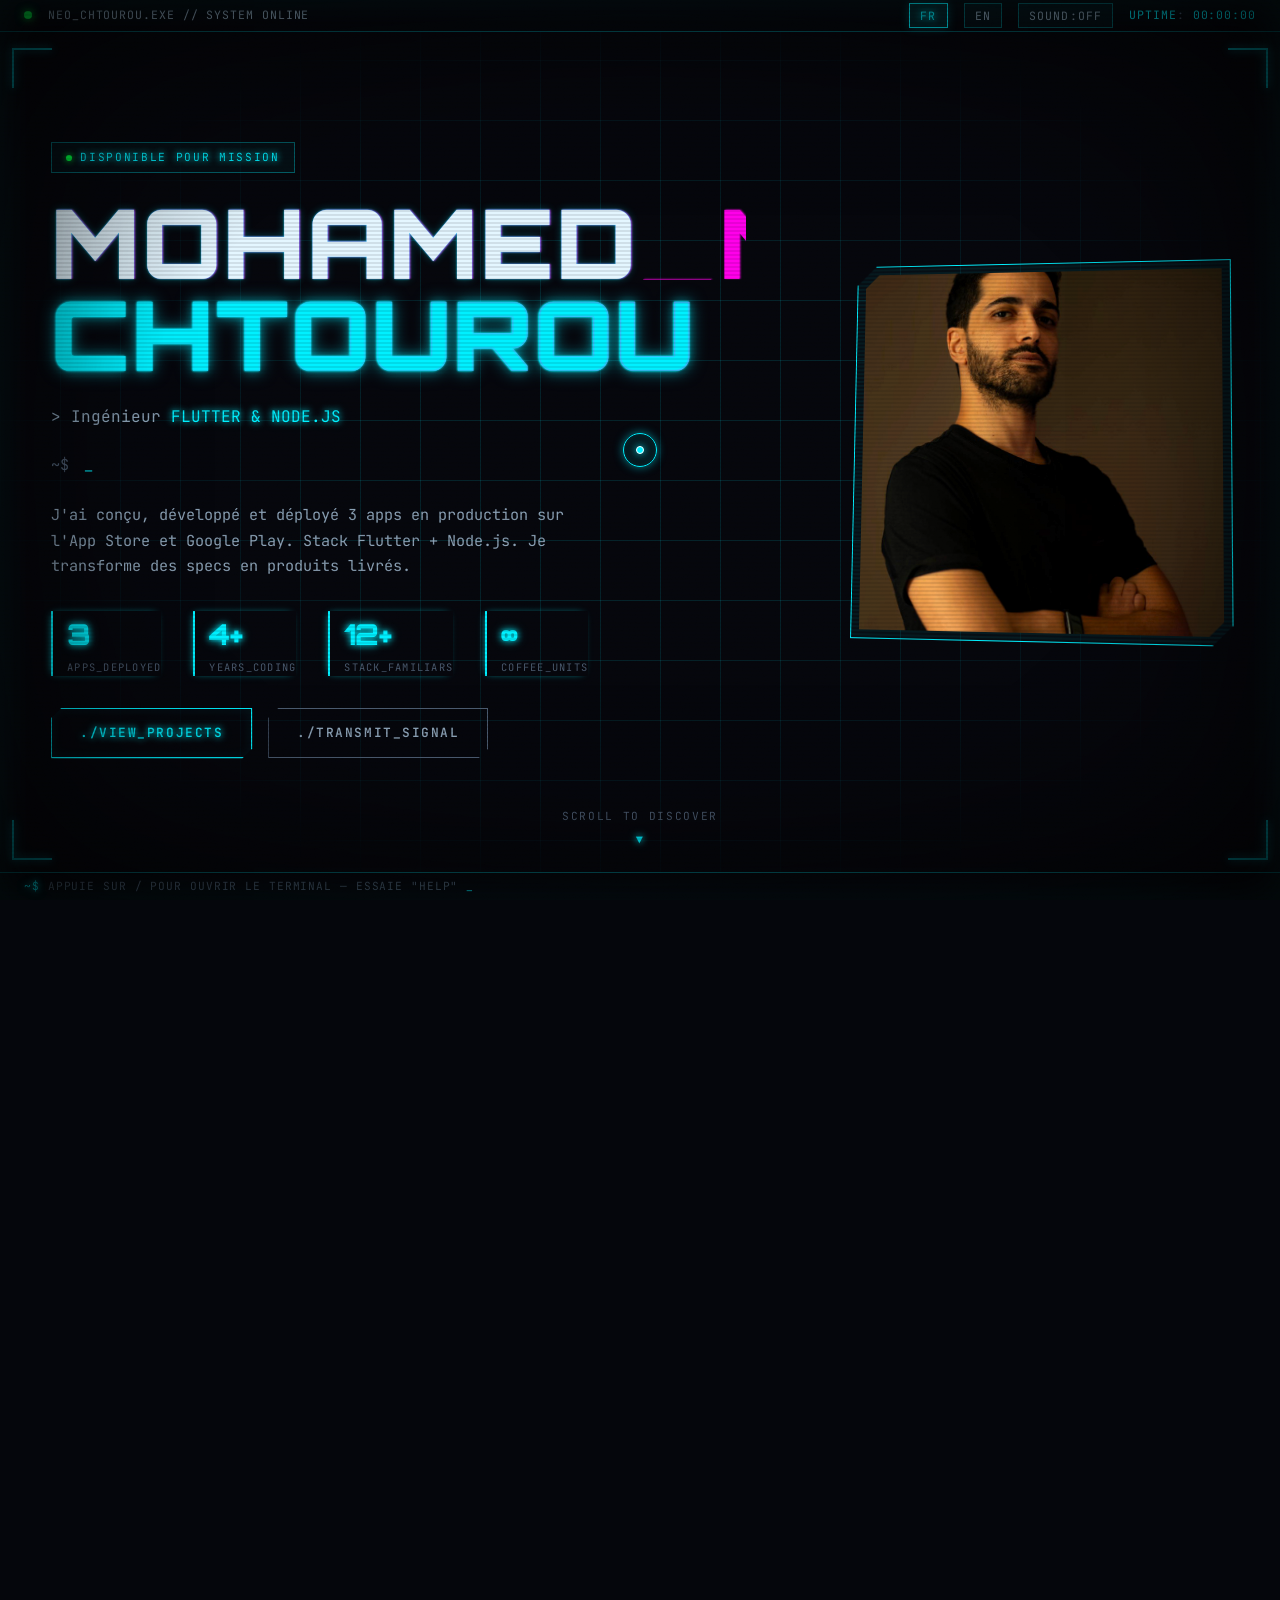
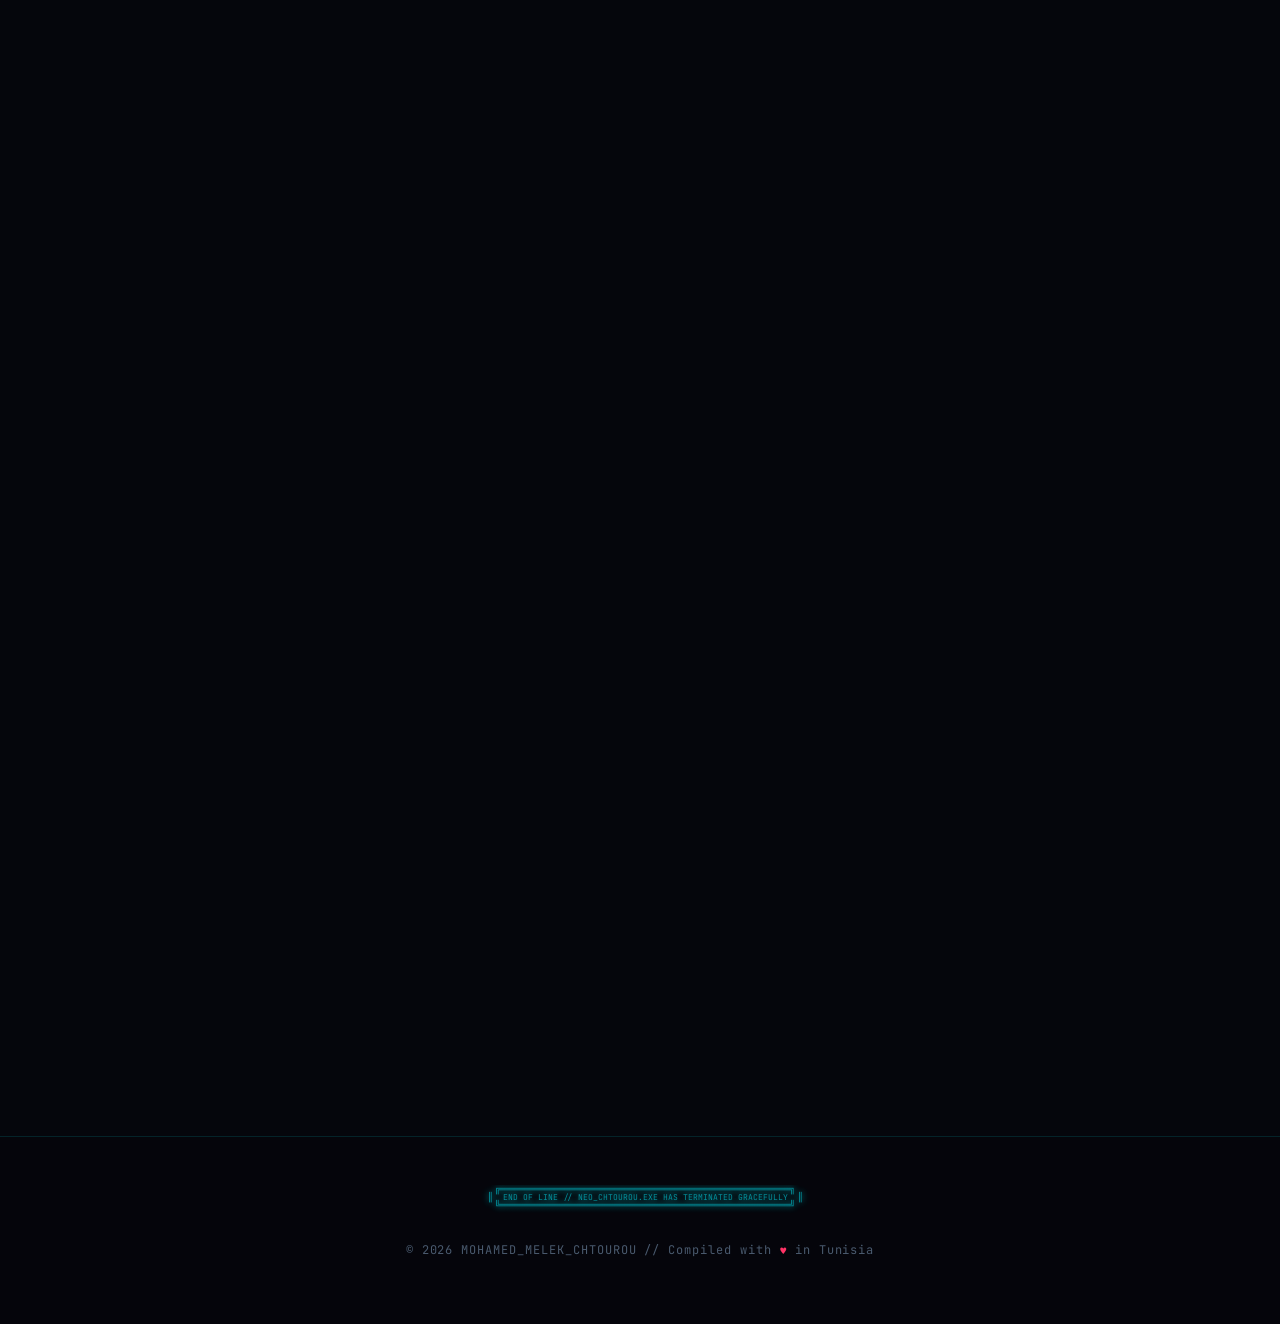
==== commit f61c743a: "feat(ux): header visibility, i18n polish, language glitch, remove cyberspace - Header buttons: visib" ====
--- a/index.html
+++ b/index.html
@@ -196,7 +196,6 @@
     <div class="status-right">
       <button data-lang="fr">FR</button>
       <button data-lang="en">EN</button>
-      <button data-lang="1337">1337</button>
       <button id="sound-toggle">SOUND:OFF</button>
       <span class="uptime"><span data-i18n="status_uptime">UPTIME</span>: <span id="uptime-counter">00:00:00</span></span>
     </div>
@@ -549,36 +548,6 @@
             </div>
           </div>
         </a>
-      </div>
-    </div>
-  </section>
-
-  <!-- =========================================================
-       05 / CYBERSPACE (Tron grid section)
-  ========================================================= -->
-  <section id="cyberspace">
-    <div class="container">
-      <div class="section-header reveal">
-        <h2 class="section-title glitch" data-text="// 05_CYBERSPACE">// 05_CYBERSPACE</h2>
-        <p class="section-subtitle" style="color:var(--text-muted);font-family:var(--font-mono);font-size:0.82rem;margin-top:8px;">&gt; The grid. Where dreams compile at the speed of thought.</p>
-      </div>
-
-      <div class="cyberspace-viewport reveal">
-        <canvas id="tron-canvas"></canvas>
-        <div class="cyberspace-overlay">
-          <div class="cs-line">&gt; SYNTHWAVE_GRID.exe — loaded</div>
-          <div class="cs-line cs-line-desktop">&gt; Drive into the horizon. Move your cursor.</div>
-          <div class="cs-line cs-line-mobile">&gt; Tilt your phone. Or swipe to look around.</div>
-          <button type="button" id="tron-motion-enable" class="cs-motion-btn" aria-label="enable motion">
-            ▶ ENABLE_MOTION
-          </button>
-          <div class="cs-brackets">
-            <span class="cs-b cs-b-tl"></span>
-            <span class="cs-b cs-b-tr"></span>
-            <span class="cs-b cs-b-bl"></span>
-            <span class="cs-b cs-b-br"></span>
-          </div>
-        </div>
       </div>
     </div>
   </section>
--- a/css/main.css
+++ b/css/main.css
@@ -232,24 +232,76 @@
 }
 
 .status-bar button {
-  background: transparent;
-  border: 1px solid transparent;
-  color: var(--text-muted);
-  padding: 3px 8px;
-  font-size: 0.7rem;
+  background: rgba(0, 240, 255, 0.04);
+  border: 1px solid var(--border-glow);
+  color: var(--text-secondary);
+  padding: 4px 10px;
+  font-size: 0.72rem;
   letter-spacing: 0.1em;
-  transition: all 0.15s;
-  font-family: var(--font-mono);
+  transition: all 0.2s;
+  font-family: var(--font-mono);
+  cursor: pointer;
 }
 .status-bar button:hover {
   color: var(--neon-primary);
-  border-color: var(--border-glow);
-  text-shadow: var(--glow-sm);
-}
-.status-bar button.active {
-  color: var(--neon-primary);
+  background: rgba(0, 240, 255, 0.1);
   border-color: var(--neon-primary);
   text-shadow: var(--glow-sm);
+  box-shadow: 0 0 8px rgba(0, 240, 255, 0.2);
+}
+.status-bar button.active {
+  color: var(--neon-primary);
+  background: rgba(0, 240, 255, 0.12);
+  border-color: var(--neon-primary);
+  text-shadow: var(--glow-sm);
+  box-shadow: 0 0 10px rgba(0, 240, 255, 0.25);
+}
+
+/* ---------- Language switch glitch overlay ---------- */
+.lang-glitch-overlay {
+  position: fixed;
+  inset: 0;
+  z-index: 9999;
+  pointer-events: none;
+  opacity: 0;
+}
+.lang-glitch-overlay.active {
+  animation: langGlitch 0.6s ease-out forwards;
+}
+@keyframes langGlitch {
+  0%   { opacity: 1; background: rgba(0, 240, 255, 0.06); }
+  10%  { opacity: 1; background: rgba(255, 0, 234, 0.08); transform: translateX(-3px); }
+  20%  { opacity: 1; background: rgba(0, 240, 255, 0.1); transform: translateX(3px) skewX(-1deg); }
+  30%  { opacity: 1; background: transparent; transform: translateX(-2px); }
+  50%  { opacity: 0.8; background: rgba(0, 255, 65, 0.05); transform: translateX(1px) skewX(0.5deg); }
+  70%  { opacity: 0.4; background: transparent; transform: none; }
+  100% { opacity: 0; background: transparent; transform: none; }
+}
+.lang-glitch-overlay::before {
+  content: "";
+  position: absolute;
+  inset: 0;
+  background: repeating-linear-gradient(
+    0deg,
+    transparent,
+    transparent 2px,
+    rgba(0, 240, 255, 0.03) 2px,
+    rgba(0, 240, 255, 0.03) 4px
+  );
+}
+.lang-glitch-overlay::after {
+  content: "";
+  position: absolute;
+  left: 0;
+  right: 0;
+  height: 4px;
+  background: rgba(0, 240, 255, 0.4);
+  box-shadow: 0 0 20px rgba(0, 240, 255, 0.6);
+  animation: glitchScanline 0.6s linear forwards;
+}
+@keyframes glitchScanline {
+  0%   { top: 0; opacity: 1; }
+  100% { top: 100%; opacity: 0; }
 }
 
 .uptime { color: var(--text-muted); }
@@ -897,13 +949,13 @@
 .email-link {
   display: inline-block;
   font-family: var(--font-display);
-  font-size: clamp(1.2rem, 3.5vw, 2.2rem);
+  font-size: clamp(1rem, 2.8vw, 2rem);
   color: var(--neon-primary);
   text-shadow: var(--glow-md);
   margin-bottom: var(--s3);
   letter-spacing: 0.04em;
   position: relative;
-  word-break: break-all;
+  white-space: nowrap;
 }
 .email-link::after {
   content: "_";
@@ -1071,8 +1123,7 @@
   .email-link {
     font-size: clamp(0.7rem, 3.5vw, 1.3rem);
     letter-spacing: 0;
-    word-break: normal;
-    overflow-wrap: anywhere;
+    white-space: nowrap;
   }
   .contact-card { padding: var(--s3); }
   .socials { gap: 6px; }
--- a/css/games.css
+++ b/css/games.css
@@ -433,86 +433,6 @@
 }
 
 /* =========================================================
-   CYBERSPACE — Tron grid section
-   ========================================================= */
-#cyberspace {
-  padding: var(--s6) 0;
-}
-.cyberspace-viewport {
-  position: relative;
-  width: 100%;
-  aspect-ratio: 16 / 9;
-  max-height: 70vh;
-  border: 1px solid var(--neon-primary);
-  background: #05060c;
-  box-shadow: 0 0 24px rgba(0, 240, 255, 0.3), 0 0 64px rgba(255, 0, 234, 0.15);
-  clip-path: polygon(16px 0, 100% 0, 100% calc(100% - 16px), calc(100% - 16px) 100%, 0 100%, 0 16px);
-  overflow: hidden;
-}
-.cyberspace-viewport canvas {
-  position: absolute;
-  inset: 0;
-  width: 100%;
-  height: 100%;
-  display: block;
-}
-.cyberspace-overlay {
-  position: absolute;
-  inset: 0;
-  pointer-events: none;
-}
-.cs-line {
-  position: absolute;
-  left: 18px;
-  font-family: var(--font-mono);
-  font-size: 0.72rem;
-  color: var(--neon-primary);
-  text-shadow: 0 0 6px var(--neon-primary);
-  letter-spacing: 0.05em;
-}
-.cs-line:nth-child(1) { top: 16px; }
-.cs-line:nth-child(2) { top: 34px; opacity: 0.7; }
-.cs-line-mobile { display: none; }
-.cs-motion-btn {
-  position: absolute;
-  bottom: 16px;
-  left: 50%;
-  transform: translateX(-50%);
-  background: rgba(5, 6, 12, 0.95);
-  border: 1px solid var(--neon-primary);
-  color: var(--neon-primary);
-  padding: 10px 18px;
-  font-family: var(--font-mono);
-  font-size: 0.72rem;
-  letter-spacing: 0.12em;
-  text-shadow: 0 0 6px var(--neon-primary);
-  box-shadow: 0 0 10px rgba(0, 240, 255, 0.5);
-  pointer-events: auto;
-  cursor: pointer;
-  display: none;
-  animation: pulse 2s ease-in-out infinite;
-}
-.cs-motion-btn.active { border-color: var(--neon-accent); color: var(--neon-accent); }
-
-@media (max-width: 900px) {
-  .cs-line-desktop { display: none; }
-  .cs-line-mobile { display: block; }
-  .cs-motion-btn { display: inline-block; }
-}
-.cs-brackets { position: absolute; inset: 0; }
-.cs-b {
-  position: absolute;
-  width: 26px;
-  height: 26px;
-  border: 2px solid var(--neon-secondary);
-  filter: drop-shadow(0 0 4px var(--neon-secondary));
-}
-.cs-b-tl { top: 8px; left: 8px; border-right: none; border-bottom: none; }
-.cs-b-tr { top: 8px; right: 8px; border-left: none; border-bottom: none; }
-.cs-b-bl { bottom: 8px; left: 8px; border-right: none; border-top: none; }
-.cs-b-br { bottom: 8px; right: 8px; border-left: none; border-top: none; }
-
-/* =========================================================
    ACHIEVEMENT TIERS — visual differentiation
    ========================================================= */
 .toast.toast-common { border-color: var(--neon-primary); }
@@ -556,7 +476,3 @@
   box-shadow: 0 0 8px #ffd700;
 }
 
-@media (max-width: 900px) {
-  .cyberspace-viewport { aspect-ratio: 4 / 3; }
-  .cs-line { font-size: 0.62rem; }
-}
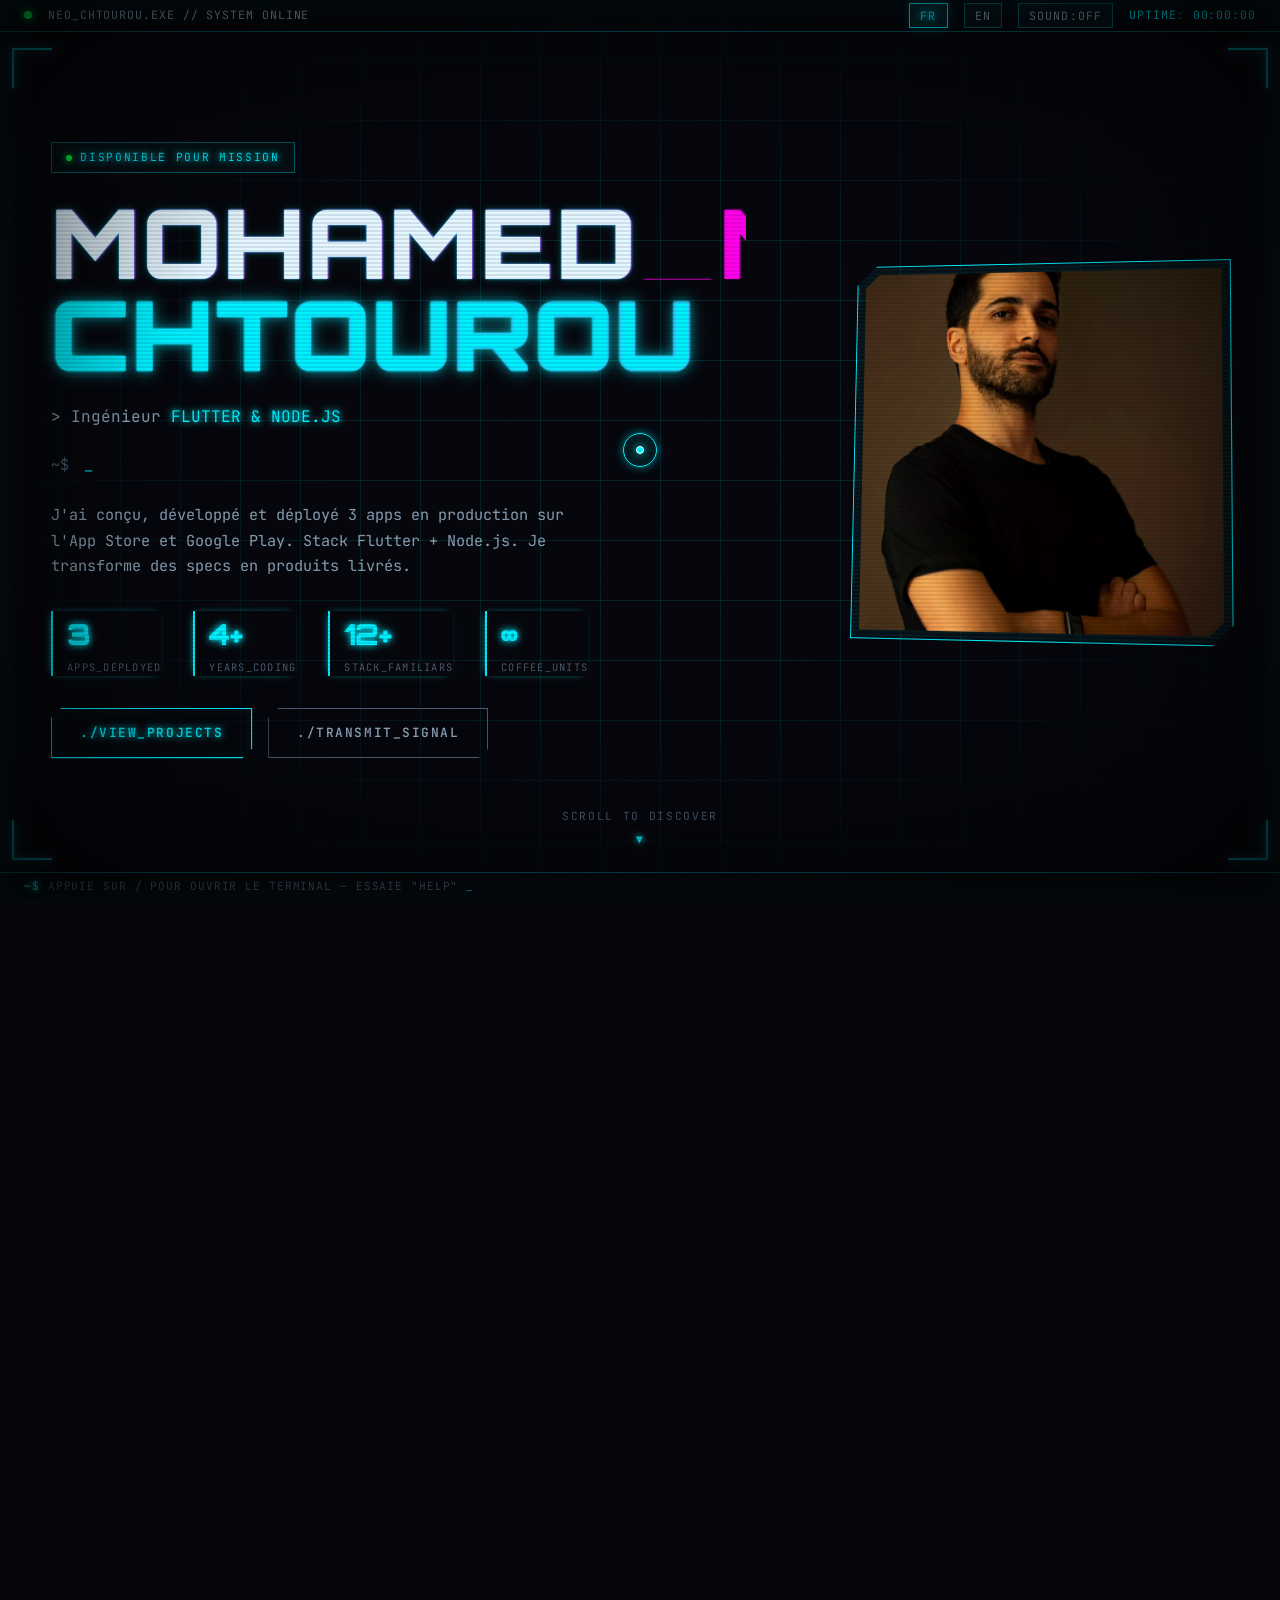
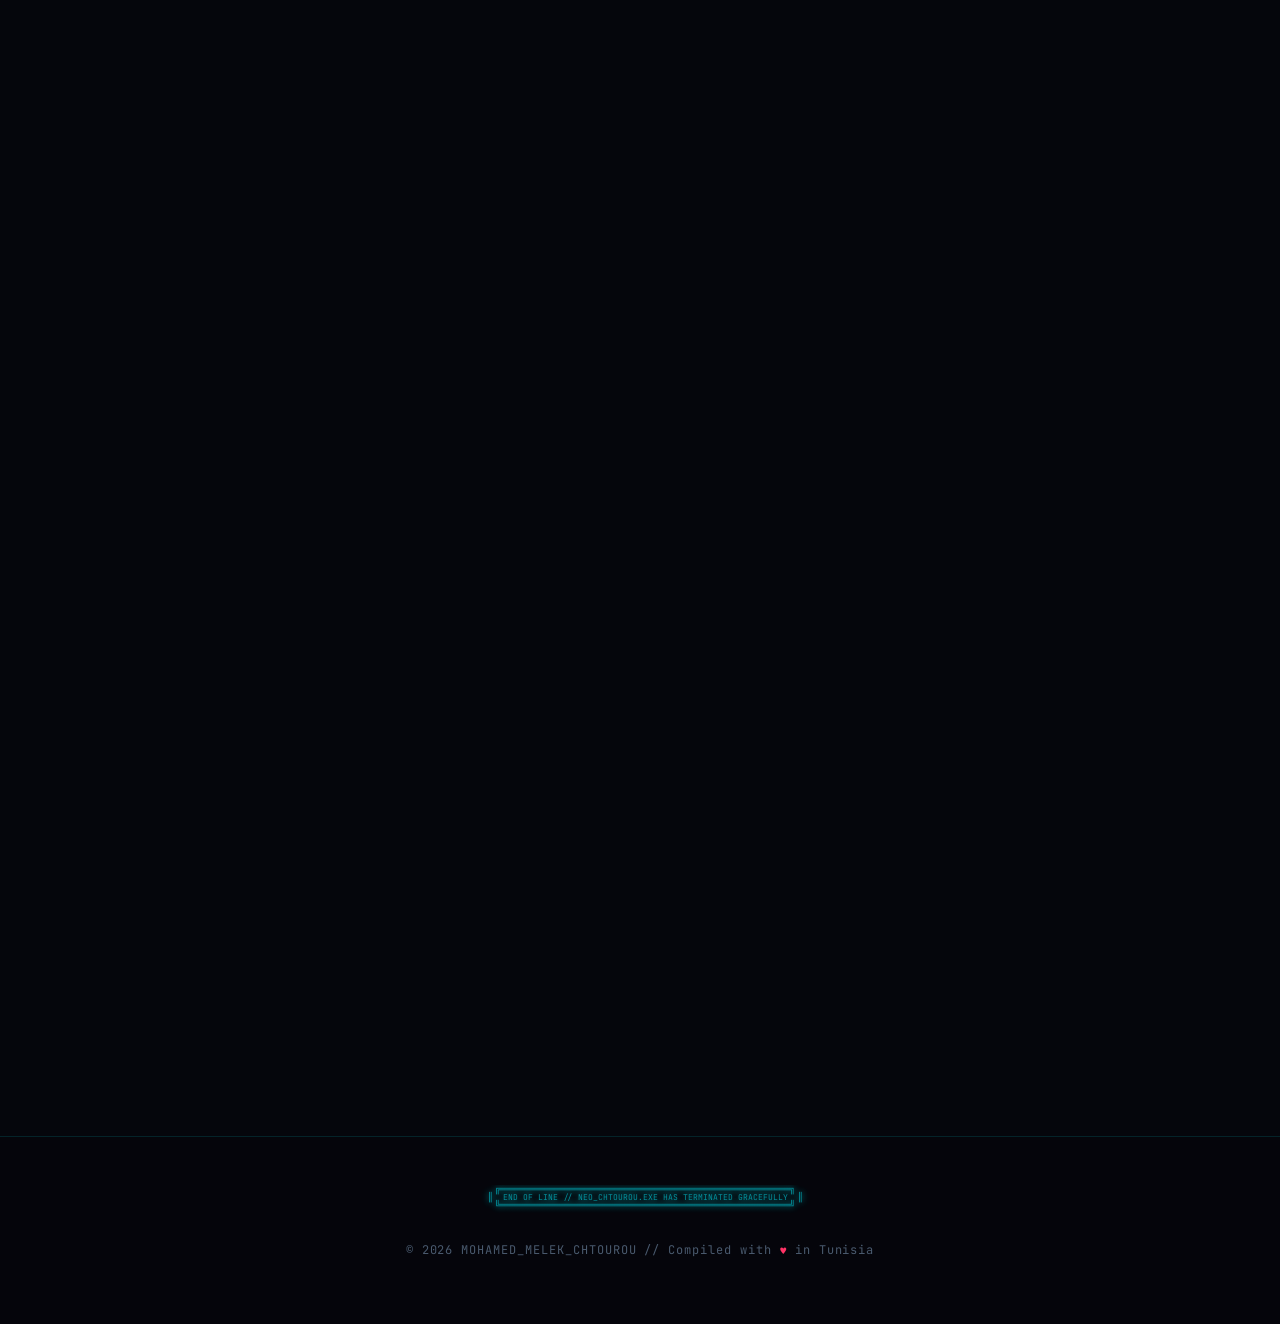
==== commit 63686ba3: "perf: convert all images to WebP, delete orphans, add defer + print styles Image optimization: - Con" ====
--- a/index.html
+++ b/index.html
@@ -264,7 +264,7 @@
         <div class="hero-image">
           <div class="profile-holo">
             <div class="profile-corners"></div>
-            <img src="assets/img/mmc2.jpg" alt="Mohamed Melek Chtourou" />
+            <img src="assets/img/mmc2.webp" alt="Mohamed Melek Chtourou" />
           </div>
         </div>
       </div>
@@ -418,7 +418,7 @@
           <div class="project-img-wrap">
             <span class="project-badge" data-i18n="badge_production">PRODUCTION</span>
             <span class="project-id">#001</span>
-            <img src="assets/img/portfolio/thelandlord/logotll.png" alt="The Landlord" loading="lazy" />
+            <img src="assets/img/portfolio/thelandlord/logotll.webp" alt="The Landlord" loading="lazy" />
           </div>
           <div class="project-body">
             <h3 class="project-title">THE_LANDLORD</h3>
@@ -441,7 +441,7 @@
           <div class="project-img-wrap">
             <span class="project-badge" data-i18n="badge_production">PRODUCTION</span>
             <span class="project-id">#002</span>
-            <img src="assets/img/portfolio/lost&found/lost&found3.png" alt="Lost & Found" loading="lazy" />
+            <img src="assets/img/portfolio/lost&found/lost&found3.webp" alt="Lost & Found" loading="lazy" />
           </div>
           <div class="project-body">
             <h3 class="project-title">LOST_&amp;_FOUND</h3>
@@ -464,7 +464,7 @@
           <div class="project-img-wrap">
             <span class="project-badge personal" data-i18n="badge_personal">PERSONAL</span>
             <span class="project-id">#003</span>
-            <img src="assets/img/portfolio/Tesa/TesaLogo.png" alt="Tesa" loading="lazy" />
+            <img src="assets/img/portfolio/Tesa/TesaLogo.webp" alt="Tesa" loading="lazy" />
           </div>
           <div class="project-body">
             <h3 class="project-title">TESA</h3>
@@ -487,7 +487,7 @@
           <div class="project-img-wrap">
             <span class="project-badge academic" data-i18n="badge_academic">ACADEMIC</span>
             <span class="project-id">#004</span>
-            <img src="assets/img/portfolio/randev/randev.png" alt="Randev" loading="lazy" />
+            <img src="assets/img/portfolio/randev/randev.webp" alt="Randev" loading="lazy" />
           </div>
           <div class="project-body">
             <h3 class="project-title">RANDEV</h3>
@@ -532,7 +532,7 @@
           <div class="project-img-wrap">
             <span class="project-badge academic" data-i18n="badge_academic">ACADEMIC</span>
             <span class="project-id">#006</span>
-            <img src="assets/img/portfolio/esprit/esprit.png" alt="Esprit App" loading="lazy" />
+            <img src="assets/img/portfolio/esprit/esprit.webp" alt="Esprit App" loading="lazy" />
           </div>
           <div class="project-body">
             <h3 class="project-title">ESPRIT_APP</h3>
@@ -643,11 +643,11 @@
   <script src="js/chip.js"></script>
   <script src="js/ctf.js"></script>
   <script src="js/xp.js"></script>
-  <script src="js/games.js"></script>
-  <script src="js/voight-kampff.js"></script>
-  <script src="js/ai-chat.js"></script>
-  <script src="js/terminal.js"></script>
-  <script src="js/easter-eggs.js"></script>
+  <script defer src="js/games.js"></script>
+  <script defer src="js/voight-kampff.js"></script>
+  <script defer src="js/ai-chat.js"></script>
+  <script defer src="js/terminal.js"></script>
+  <script defer src="js/easter-eggs.js"></script>
   <script src="js/main.js"></script>
 </body>
 </html>
--- a/css/main.css
+++ b/css/main.css
@@ -1164,3 +1164,72 @@
   * { animation-duration: 0.01ms !important; transition-duration: 0.01ms !important; }
   .matrix-canvas { display: none; }
 }
+
+/* ---------- Print styles ---------- */
+@media print {
+  *,
+  *::before,
+  *::after {
+    background: #fff !important;
+    color: #000 !important;
+    box-shadow: none !important;
+    text-shadow: none !important;
+    border-color: #ccc !important;
+  }
+
+  body {
+    font-family: "Segoe UI", Helvetica, Arial, sans-serif;
+    font-size: 11pt;
+    line-height: 1.5;
+  }
+
+  /* Hide non-essential elements */
+  .status-bar,
+  .bottom-bar,
+  .hud-brackets,
+  .matrix-bg,
+  .vhs-bar,
+  .grid-bg,
+  .custom-cursor,
+  .cursor-trail,
+  #terminal-overlay,
+  #ai-chat,
+  .scroll-indicator,
+  .toast,
+  .xp-badge,
+  .lang-glitch-overlay,
+  canvas,
+  .btn-self-destruct,
+  footer .ascii-footer {
+    display: none !important;
+  }
+
+  /* Show content properly */
+  .container { max-width: 100%; padding: 0; }
+  section { page-break-inside: avoid; padding: 1rem 0; }
+  .section-title { font-size: 14pt; margin-bottom: 0.5rem; }
+
+  /* Hero section */
+  .hero { min-height: auto; padding: 1rem 0; }
+  .hero-name { font-size: 24pt; }
+  .hero-desc { font-size: 11pt; }
+  .hero-stats { display: flex; gap: 2rem; }
+
+  /* Links */
+  a { text-decoration: underline; }
+  a[href]::after { content: " (" attr(href) ")"; font-size: 9pt; color: #666 !important; }
+  a[href^="#"]::after,
+  a[href^="javascript"]::after { content: ""; }
+
+  /* Project cards */
+  .project-card { break-inside: avoid; border: 1px solid #ccc; padding: 0.5rem; margin-bottom: 0.5rem; }
+  .project-img-wrap { max-height: 200px; overflow: hidden; }
+
+  /* Skills */
+  .skills-grid { display: grid; grid-template-columns: 1fr 1fr; gap: 0.5rem; }
+  .skill-card { border: 1px solid #ccc; padding: 0.5rem; }
+
+  /* Contact */
+  .email-link { font-size: 14pt; }
+  .socials a::after { content: " (" attr(href) ")"; font-size: 8pt; }
+}
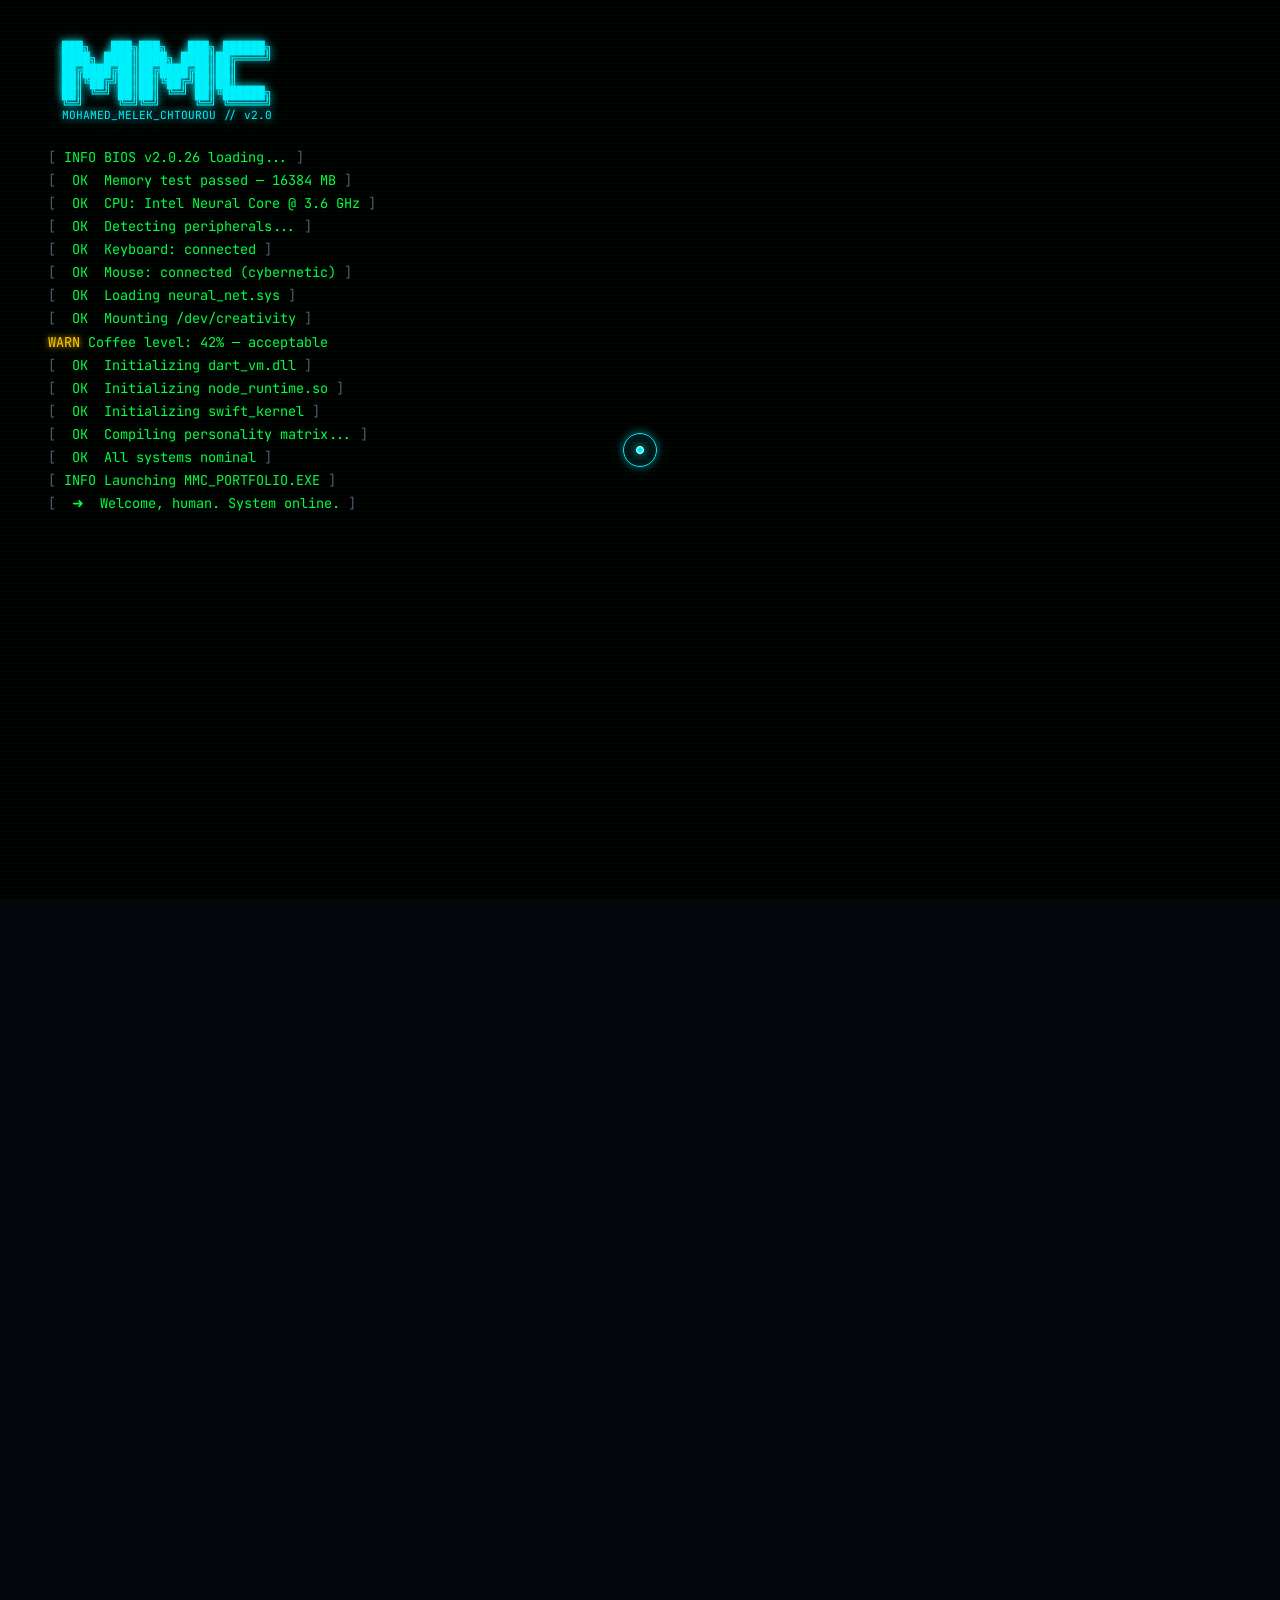
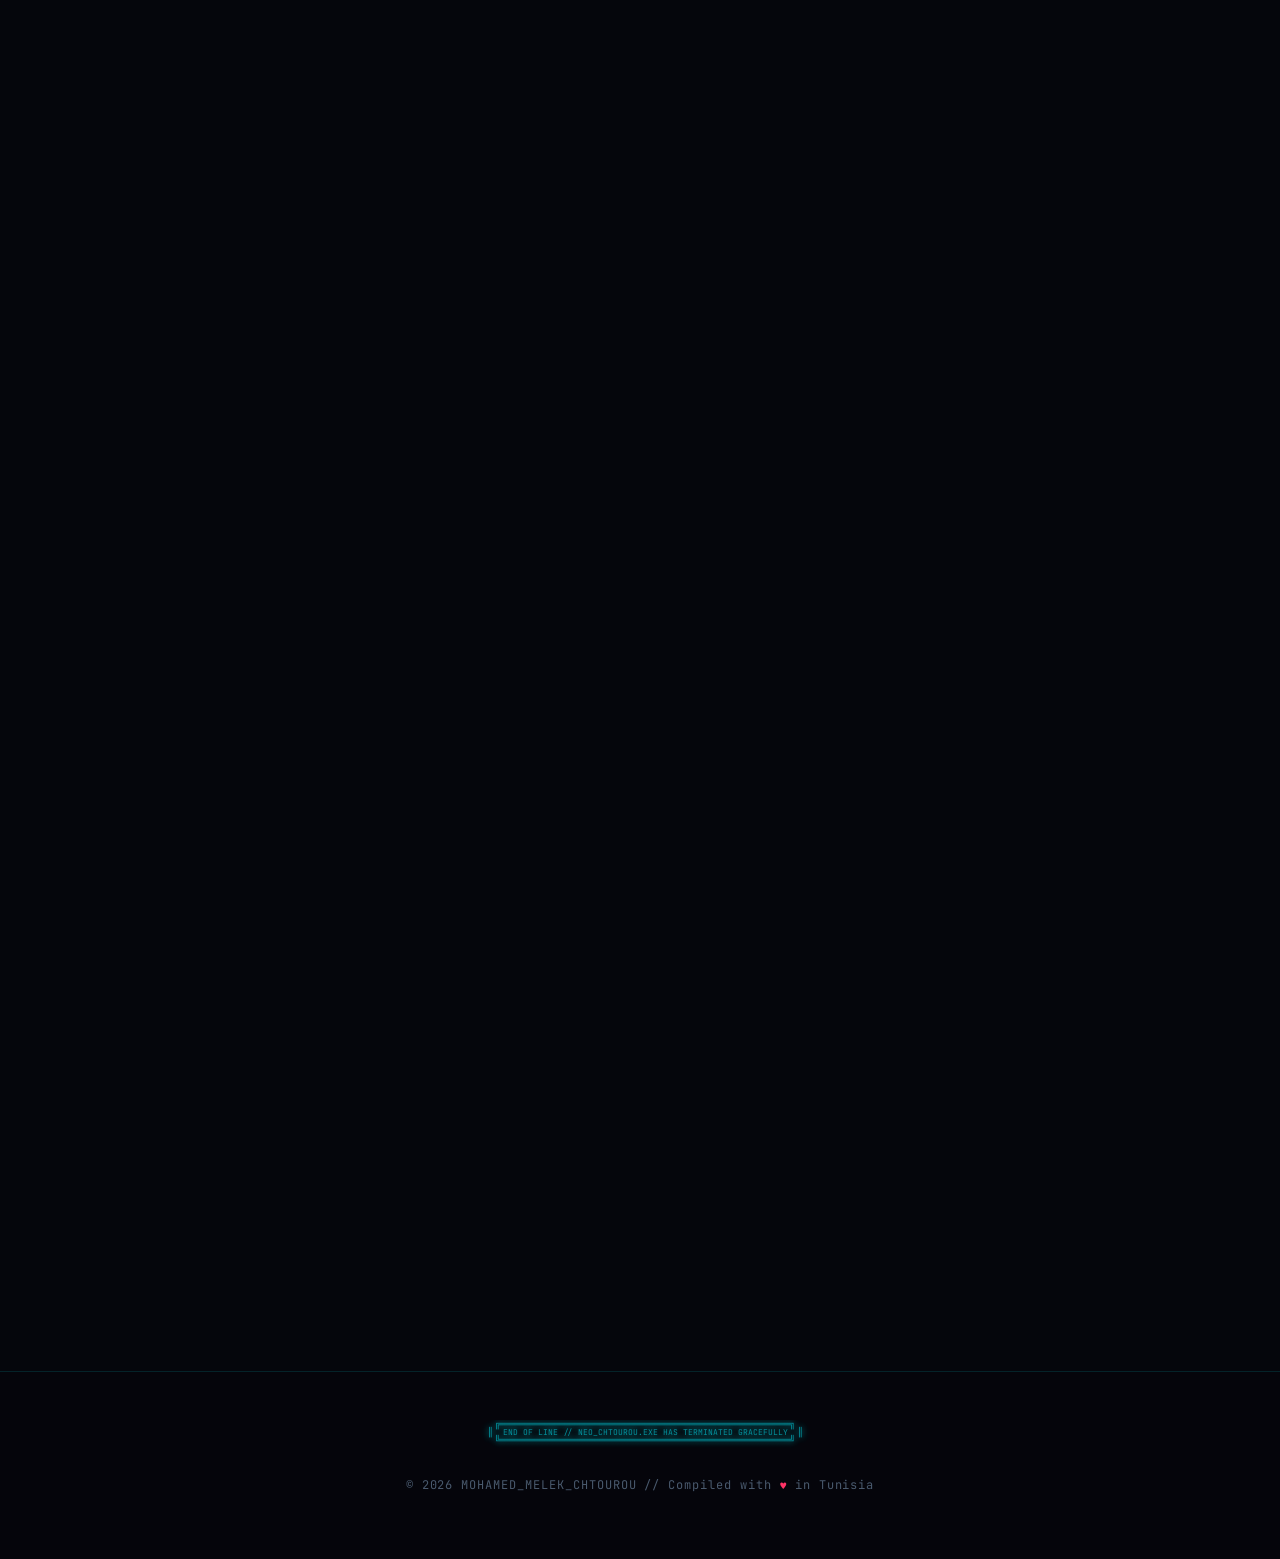
==== commit 1d697312: "feat: scroll progress bar, contact form, CV button, light mode, SEO fixes Nice-to-have features: - S" ====
--- a/index.html
+++ b/index.html
@@ -148,6 +148,9 @@
   }
   </script>
 
+  <!-- Preload critical assets -->
+  <link rel="preload" href="assets/img/mmc2.webp" as="image" type="image/webp" />
+
   <!-- Fonts -->
   <link rel="preconnect" href="https://fonts.googleapis.com" />
   <link rel="preconnect" href="https://fonts.gstatic.com" crossorigin />
@@ -164,6 +167,7 @@
   <link rel="stylesheet" href="css/games.css" />
 </head>
 <body>
+  <a href="#about" class="skip-link">Skip to content</a>
 
   <!-- Boot Sequence Overlay -->
   <div id="boot-sequence">
@@ -188,24 +192,28 @@
   </div>
 
   <!-- Top Status Bar -->
-  <header class="status-bar">
+  <header class="status-bar" role="banner" aria-label="Status bar">
     <div class="status-left">
       <span class="status-dot"></span>
       <span data-i18n="status_online">NEO_CHTOUROU.EXE // SYSTEM ONLINE</span>
     </div>
     <div class="status-right">
-      <button data-lang="fr">FR</button>
-      <button data-lang="en">EN</button>
-      <button id="sound-toggle">SOUND:OFF</button>
+      <button data-lang="fr" aria-label="Switch to French">FR</button>
+      <button data-lang="en" aria-label="Switch to English">EN</button>
+      <button id="theme-toggle" aria-label="Toggle light/dark mode">☀ LIGHT</button>
+      <button id="sound-toggle" aria-label="Toggle sound effects">SOUND:OFF</button>
       <span class="uptime"><span data-i18n="status_uptime">UPTIME</span>: <span id="uptime-counter">00:00:00</span></span>
     </div>
   </header>
+
+  <!-- Scroll progress bar -->
+  <div class="scroll-progress" aria-hidden="true"></div>
 
   <!-- =========================================================
        HERO
   ========================================================= -->
-  <main>
-  <section id="hero">
+  <main role="main">
+  <section id="hero" aria-label="Introduction">
     <div class="container">
       <div class="hero-wrap">
         <div class="hero-content">
@@ -276,7 +284,7 @@
   <!-- =========================================================
        01 / ABOUT
   ========================================================= -->
-  <section id="about">
+  <section id="about" aria-label="About me">
     <div class="container">
       <div class="section-header reveal">
         <h2 class="section-title glitch" data-text="// 01_ABOUT" data-i18n="about_title">// 01_ABOUT</h2>
@@ -311,7 +319,7 @@
   <!-- =========================================================
        02 / SKILLS
   ========================================================= -->
-  <section id="skills">
+  <section id="skills" aria-label="Skills">
     <div class="container">
       <div class="section-header reveal">
         <h2 class="section-title glitch" data-text="// 02_SKILLS_MATRIX" data-i18n="skills_title">// 02_SKILLS_MATRIX</h2>
@@ -405,7 +413,7 @@
   <!-- =========================================================
        03 / PROJECTS
   ========================================================= -->
-  <section id="projects">
+  <section id="projects" aria-label="Projects">
     <div class="container">
       <div class="section-header reveal">
         <h2 class="section-title glitch" data-text="// 03_PROJECTS.DB" data-i18n="projects_title">// 03_PROJECTS.DB</h2>
@@ -555,7 +563,7 @@
   <!-- =========================================================
        04 / CONTACT
   ========================================================= -->
-  <section id="contact">
+  <section id="contact" aria-label="Contact">
     <div class="container">
       <div class="section-header reveal">
         <h2 class="section-title glitch" data-text="// 04_TRANSMIT_SIGNAL" data-i18n="contact_title">// 04_TRANSMIT_SIGNAL</h2>
@@ -570,6 +578,19 @@
           <a href="mailto:contact@mohamedmelekchtourou.com" class="email-link">contact@mohamedmelekchtourou.com</a>
           <p style="color:var(--text-muted);font-family:var(--font-mono);font-size:0.78rem;margin-top:8px;" data-i18n="contact_hint">// Réponse garantie en moins de 24h</p>
 
+          <!-- Contact form -->
+          <form class="contact-form" id="contact-form" action="mailto:contact@mohamedmelekchtourou.com" method="POST" enctype="text/plain">
+            <div class="form-row">
+              <input type="text" name="name" placeholder="NOM // NAME" required aria-label="Your name" />
+              <input type="email" name="email" placeholder="EMAIL" required aria-label="Your email" />
+            </div>
+            <textarea name="message" rows="4" placeholder="MESSAGE // Écrivez ici..." required aria-label="Your message"></textarea>
+            <div class="form-actions">
+              <button type="submit" class="btn-cyber">→ TRANSMIT</button>
+              <a href="assets/cv/mohamed-chtourou-cv.pdf" download class="btn-cyber btn-ghost" id="cv-download" aria-label="Download CV">↓ DOWNLOAD_CV.pdf</a>
+            </div>
+          </form>
+
           <div class="socials">
             <a href="https://github.com/mohamedmmc" target="_blank" rel="noopener">[GITHUB]</a>
             <a href="https://www.linkedin.com/in/mohamed-melek-chtourou-a6a2561b2/" target="_blank" rel="noopener">[LINKEDIN]</a>
@@ -582,10 +603,11 @@
   </section>
   </main>
 
+  <!-- NOTE: Place your CV PDF at assets/cv/mohamed-chtourou-cv.pdf -->
   <!-- =========================================================
        FOOTER
   ========================================================= -->
-  <footer>
+  <footer role="contentinfo">
     <div class="container">
       <pre class="ascii-footer">
   ╔══════════════════════════════════════════════════════════╗
@@ -609,7 +631,7 @@
   </div>
 
   <!-- Terminal Modal -->
-  <div id="term-modal" class="term-modal">
+  <div id="term-modal" class="term-modal" role="dialog" aria-label="Terminal">
     <div class="term-modal-inner">
       <div class="term-modal-head">
         <div class="dots">
@@ -618,7 +640,7 @@
           <span class="dot g"></span>
         </div>
         <span class="t-title">root@chtourou.sh — interactive shell</span>
-        <button class="t-close">✕</button>
+        <button class="t-close" aria-label="Close terminal">✕</button>
       </div>
       <div class="term-modal-body"></div>
       <div class="term-input-wrap">
@@ -649,5 +671,10 @@
   <script defer src="js/terminal.js"></script>
   <script defer src="js/easter-eggs.js"></script>
   <script src="js/main.js"></script>
+  <script>
+    if ("serviceWorker" in navigator) {
+      navigator.serviceWorker.register("/sw.js").catch(() => {});
+    }
+  </script>
 </body>
 </html>
--- a/css/main.css
+++ b/css/main.css
@@ -191,6 +191,24 @@
 
 .section-header {
   margin-bottom: var(--s5);
+}
+
+/* ---------- Skip link (accessibility) ---------- */
+.skip-link {
+  position: absolute;
+  top: -100px;
+  left: 0;
+  background: var(--neon-primary);
+  color: var(--bg-primary);
+  padding: 8px 16px;
+  z-index: 10000;
+  font-family: var(--font-mono);
+  font-size: 0.85rem;
+  text-decoration: none;
+  transition: top 0.2s;
+}
+.skip-link:focus {
+  top: 0;
 }
 
 /* ---------- Status bar (top) ---------- */
@@ -1165,6 +1183,125 @@
   .matrix-canvas { display: none; }
 }
 
+/* ---------- Scroll progress bar ---------- */
+.scroll-progress {
+  position: fixed;
+  top: 36px;
+  left: 0;
+  height: 2px;
+  width: 0%;
+  background: linear-gradient(90deg, var(--neon-primary), var(--neon-magenta));
+  box-shadow: 0 0 8px var(--neon-primary), 0 0 16px rgba(0, 240, 255, 0.3);
+  z-index: 101;
+  transition: width 0.1s linear;
+}
+
+/* ---------- Light mode ---------- */
+[data-theme="light"] {
+  --bg-primary: #f0f2f5;
+  --bg-secondary: #e2e4e8;
+  --bg-deep: #d8dae0;
+  --text-primary: #1a1a2e;
+  --text-secondary: #2d2d44;
+  --text-muted: #6b7280;
+  --neon-primary: #0077cc;
+  --neon-accent: #00994d;
+  --neon-magenta: #cc0066;
+  --neon-warn: #cc8800;
+  --border-glow: rgba(0, 119, 204, 0.3);
+  --border-grid: rgba(0, 119, 204, 0.08);
+  --glow-sm: 0 0 6px rgba(0, 119, 204, 0.3);
+  --glow-md: 0 0 12px rgba(0, 119, 204, 0.3);
+}
+[data-theme="light"] body {
+  background: var(--bg-primary);
+}
+[data-theme="light"] .status-bar {
+  background: rgba(240, 242, 245, 0.95);
+  border-bottom-color: var(--border-glow);
+}
+[data-theme="light"] .bottom-bar {
+  background: rgba(240, 242, 245, 0.95);
+  border-top-color: var(--border-glow);
+}
+[data-theme="light"] .contact-card,
+[data-theme="light"] .skill-card,
+[data-theme="light"] .project-card {
+  background: rgba(255, 255, 255, 0.8);
+  border-color: var(--border-glow);
+}
+[data-theme="light"] .matrix-bg,
+[data-theme="light"] .grid-bg {
+  opacity: 0.03;
+}
+[data-theme="light"] .hero-badge {
+  background: rgba(0, 119, 204, 0.1);
+  border-color: var(--neon-primary);
+}
+[data-theme="light"] pre,
+[data-theme="light"] code {
+  background: rgba(0, 0, 0, 0.05);
+}
+
+/* ---------- Contact form ---------- */
+.contact-form {
+  margin-top: var(--s3);
+  display: flex;
+  flex-direction: column;
+  gap: var(--s2);
+}
+.form-row {
+  display: flex;
+  gap: var(--s2);
+}
+.contact-form input,
+.contact-form textarea {
+  flex: 1;
+  background: rgba(5, 6, 12, 0.6);
+  border: 1px solid var(--border-glow);
+  color: var(--text-primary);
+  padding: 10px 14px;
+  font-family: var(--font-mono);
+  font-size: 0.82rem;
+  letter-spacing: 0.04em;
+  transition: border-color 0.2s, box-shadow 0.2s;
+  outline: none;
+}
+.contact-form input::placeholder,
+.contact-form textarea::placeholder {
+  color: var(--text-muted);
+  opacity: 0.6;
+}
+.contact-form input:focus,
+.contact-form textarea:focus {
+  border-color: var(--neon-primary);
+  box-shadow: 0 0 8px rgba(0, 240, 255, 0.2);
+}
+.contact-form textarea {
+  resize: vertical;
+  min-height: 80px;
+}
+.form-actions {
+  display: flex;
+  gap: var(--s2);
+  flex-wrap: wrap;
+}
+.form-actions .btn-cyber {
+  flex: 1;
+  min-width: 180px;
+  text-align: center;
+}
+[data-theme="light"] .contact-form input,
+[data-theme="light"] .contact-form textarea {
+  background: rgba(255, 255, 255, 0.8);
+}
+
+@media (max-width: 600px) {
+  .form-row { flex-direction: column; }
+  .form-actions { flex-direction: column; }
+  .form-actions .btn-cyber { min-width: 0; }
+}
+
 /* ---------- Print styles ---------- */
 @media print {
   *,
